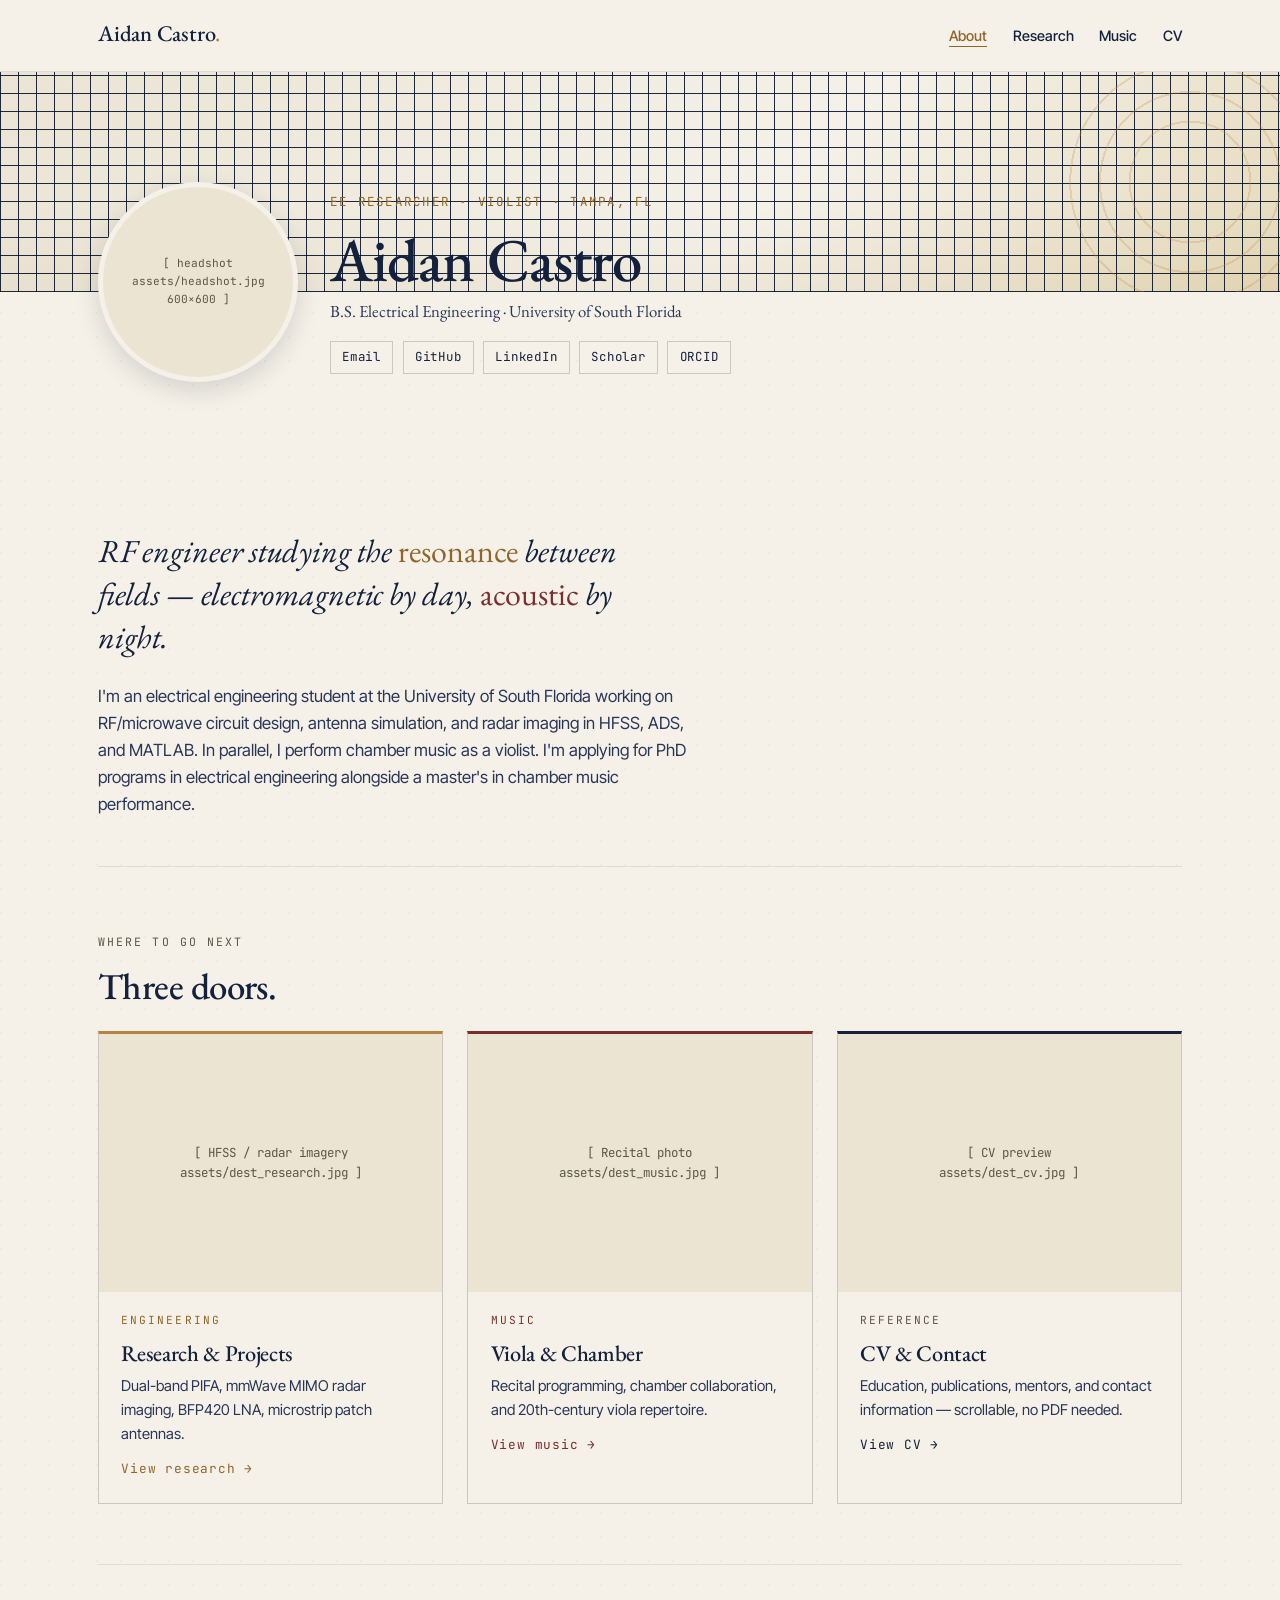
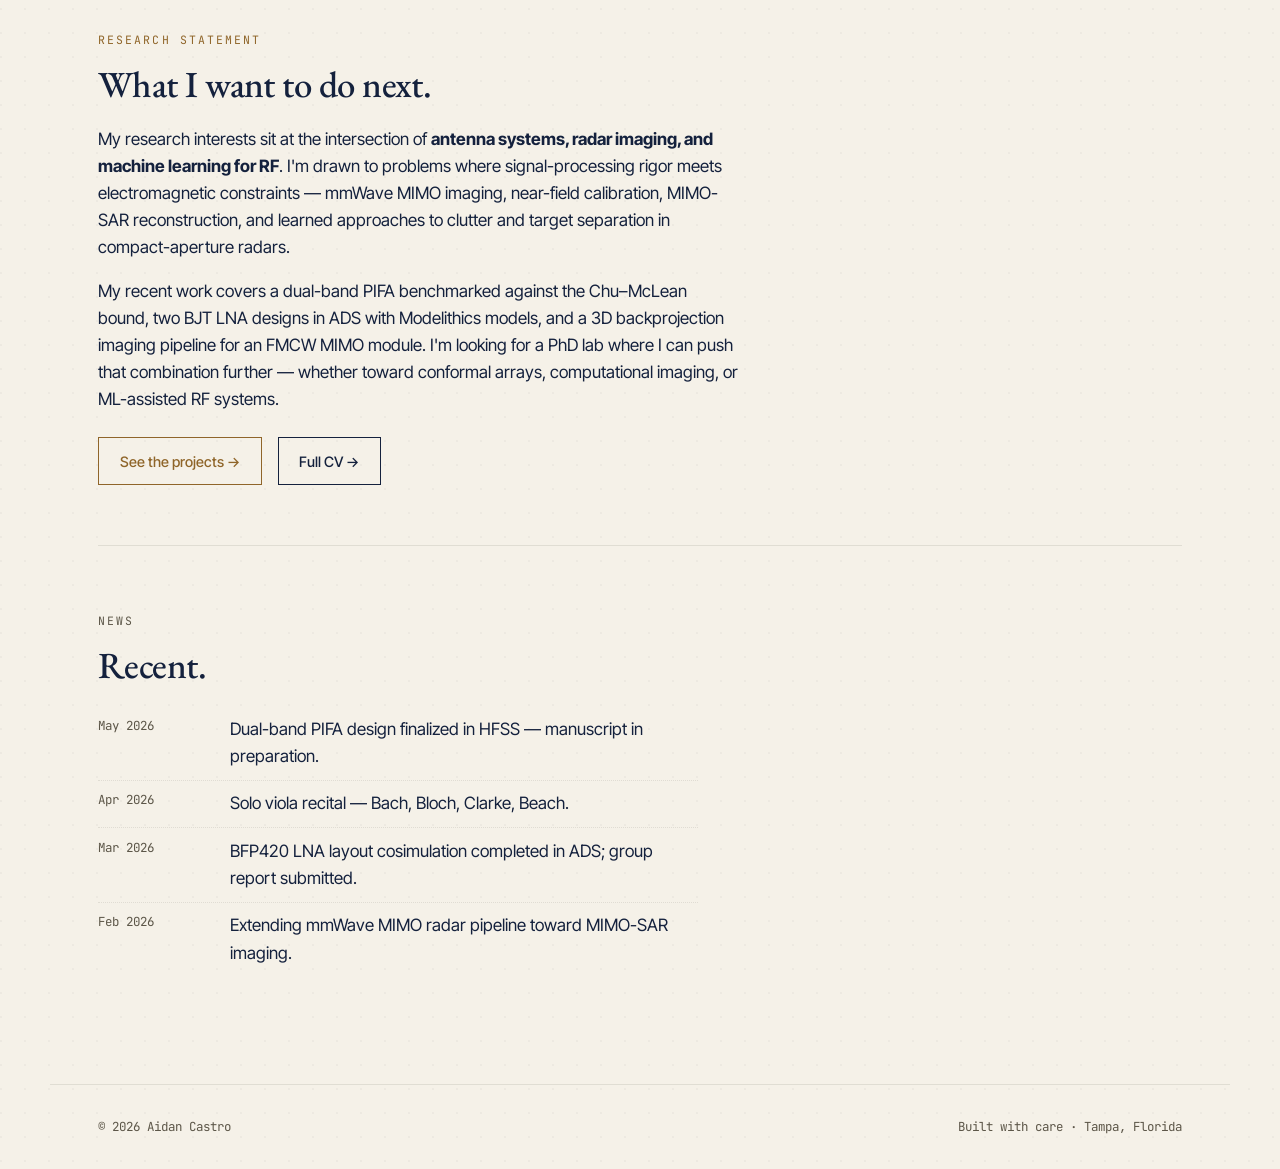
==== index.html @ 25f59e34 "no folders" ====
<!DOCTYPE html>
<html lang="en">
<head>
<meta charset="UTF-8" />
<meta name="viewport" content="width=device-width, initial-scale=1.0" />
<title>Aidan Castro — RF Engineer & Violist</title>
<meta name="description" content="Aidan Castro — electrical engineering researcher (RF, antennas, radar imaging) at the University of South Florida. Prospective PhD candidate. Violist." />
<link rel="stylesheet" href="assets/style.css" />
</head>
<body>

<header class="site">
  <nav class="site">
    <a href="index.html" class="brand">Aidan Castro<span class="dot">.</span></a>
    <ul>
      <li><a href="index.html" class="active">About</a></li>
      <li><a href="research.html">Research</a></li>
      <li><a href="music.html">Music</a></li>
      <li><a href="cv.html">CV</a></li>
    </ul>
  </nav>
</header>

<section class="hero-v2">
  <div class="hero-banner" aria-hidden="true"></div>
  <div class="hero-identity">
    <div class="headshot">
      <!-- Drop headshot at assets/headshot.jpg (recommended: 600×600 square, neutral background) -->
      <div class="placeholder">
        [ headshot<br>assets/headshot.jpg<br>600×600 ]
      </div>
      <!-- Once you have it, replace the .placeholder above with:
           <img src="assets/headshot.jpg" alt="Aidan Castro">
      -->
    </div>
    <div class="name-block">
      <div class="role">EE Researcher · Violist · Tampa, FL</div>
      <h1>Aidan Castro</h1>
      <div class="affiliation">B.S. Electrical Engineering · University of South Florida</div>
      <div class="socials">
        <a href="mailto:aidan@example.edu">Email</a>
        <a href="https://github.com/aidancastro-ee" target="_blank" rel="noopener">GitHub</a>
        <a href="https://linkedin.com/in/aidancastro" target="_blank" rel="noopener">LinkedIn</a>
        <a href="https://scholar.google.com/" target="_blank" rel="noopener">Scholar</a>
        <a href="https://orcid.org/" target="_blank" rel="noopener">ORCID</a>
      </div>
    </div>
  </div>
</section>

<main>

  <section class="tagline">
    <p class="lead-big">
      RF engineer studying the <span class="copper">resonance</span> between fields &mdash; electromagnetic by day, <span class="burgundy">acoustic</span> by night.
    </p>
    <p style="max-width: 60ch; color: var(--ink-soft); font-size: 1.05rem;">
      I'm an electrical engineering student at the University of South Florida working on RF/microwave circuit design, antenna simulation, and radar imaging in HFSS, ADS, and MATLAB. In parallel, I perform chamber music as a violist. I'm applying for PhD programs in electrical engineering alongside a master's in chamber music performance.
    </p>
  </section>

  <section>
    <span class="eyebrow">Where to go next</span>
    <h2>Three doors.</h2>
    <div class="dest-grid">

      <a href="research.html" class="dest-tile eng">
        <div class="tile-visual">
          <div class="placeholder">[ HFSS / radar imagery<br>assets/dest_research.jpg ]</div>
        </div>
        <div class="tile-body">
          <div class="tile-eyebrow">Engineering</div>
          <h3>Research &amp; Projects</h3>
          <p>Dual-band PIFA, mmWave MIMO radar imaging, BFP420 LNA, microstrip patch antennas.</p>
          <div class="tile-arrow">View research →</div>
        </div>
      </a>

      <a href="music.html" class="dest-tile music">
        <div class="tile-visual">
          <div class="placeholder">[ Recital photo<br>assets/dest_music.jpg ]</div>
        </div>
        <div class="tile-body">
          <div class="tile-eyebrow">Music</div>
          <h3>Viola &amp; Chamber</h3>
          <p>Recital programming, chamber collaboration, and 20th-century viola repertoire.</p>
          <div class="tile-arrow">View music →</div>
        </div>
      </a>

      <a href="cv.html" class="dest-tile cv">
        <div class="tile-visual">
          <div class="placeholder">[ CV preview<br>assets/dest_cv.jpg ]</div>
        </div>
        <div class="tile-body">
          <div class="tile-eyebrow">Reference</div>
          <h3>CV &amp; Contact</h3>
          <p>Education, publications, mentors, and contact information — scrollable, no PDF needed.</p>
          <div class="tile-arrow">View CV →</div>
        </div>
      </a>

    </div>
  </section>

  <section>
    <span class="eyebrow eng">Research statement</span>
    <h2>What I want to do next.</h2>
    <p style="max-width: 64ch;">My research interests sit at the intersection of <strong>antenna systems, radar imaging, and machine learning for RF</strong>. I'm drawn to problems where signal-processing rigor meets electromagnetic constraints &mdash; mmWave MIMO imaging, near-field calibration, MIMO-SAR reconstruction, and learned approaches to clutter and target separation in compact-aperture radars.</p>
    <p style="max-width: 64ch;">My recent work covers a dual-band PIFA benchmarked against the Chu&ndash;McLean bound, two BJT LNA designs in ADS with Modelithics models, and a 3D backprojection imaging pipeline for an FMCW MIMO module. I'm looking for a PhD lab where I can push that combination further &mdash; whether toward conformal arrays, computational imaging, or ML-assisted RF systems.</p>
    <div class="cta-row">
      <a href="research.html" class="btn">See the projects →</a>
      <a href="cv.html" class="btn ink">Full CV →</a>
    </div>
  </section>

  <section>
    <span class="eyebrow">News</span>
    <h2>Recent.</h2>
    <ul style="list-style: none; max-width: 60ch;">
      <li style="padding: 0.6rem 0; border-bottom: 1px dotted var(--rule); display: grid; grid-template-columns: 7rem 1fr; gap: 1.25rem;">
        <span style="font-family: var(--mono); font-size: 0.78rem; color: var(--ink-mute);">May 2026</span>
        <span>Dual-band PIFA design finalized in HFSS &mdash; manuscript in preparation.</span>
      </li>
      <li style="padding: 0.6rem 0; border-bottom: 1px dotted var(--rule); display: grid; grid-template-columns: 7rem 1fr; gap: 1.25rem;">
        <span style="font-family: var(--mono); font-size: 0.78rem; color: var(--ink-mute);">Apr 2026</span>
        <span>Solo viola recital &mdash; Bach, Bloch, Clarke, Beach.</span>
      </li>
      <li style="padding: 0.6rem 0; border-bottom: 1px dotted var(--rule); display: grid; grid-template-columns: 7rem 1fr; gap: 1.25rem;">
        <span style="font-family: var(--mono); font-size: 0.78rem; color: var(--ink-mute);">Mar 2026</span>
        <span>BFP420 LNA layout cosimulation completed in ADS; group report submitted.</span>
      </li>
      <li style="padding: 0.6rem 0; display: grid; grid-template-columns: 7rem 1fr; gap: 1.25rem;">
        <span style="font-family: var(--mono); font-size: 0.78rem; color: var(--ink-mute);">Feb 2026</span>
        <span>Extending mmWave MIMO radar pipeline toward MIMO-SAR imaging.</span>
      </li>
    </ul>
  </section>

</main>

<footer class="site">
  <span>© 2026 Aidan Castro</span>
  <span>Built with care · Tampa, Florida</span>
</footer>

</body>
</html>
---- assets/style.css ----
/* ============================================================
   Aidan Castro — personal site v2
   Warm dual-identity: engineering copper + music burgundy
   References: Valtorta (Owlstown), Rumpf (raymondrumpf.com)
   ============================================================ */

@import url('https://fonts.googleapis.com/css2?family=EB+Garamond:ital,wght@0,400;0,500;0,600;1,400&family=Inter+Tight:wght@400;500;600;700&family=JetBrains+Mono:wght@400;500&display=swap');

:root {
  --paper:        #f5f1e8;
  --paper-deep:   #ebe4d3;
  --paper-dark:   #1f1c14;
  --ink:          #14213d;
  --ink-soft:     #2a3658;
  --ink-mute:     #5c5648;

  --copper:       #b8843d;
  --copper-deep:  #8f6529;
  --copper-soft:  #d4a368;

  --burgundy:     #7a2e2e;
  --burgundy-soft:#a14545;

  --rule:         #2a26201a;
  --rule-strong:  #2a262033;

  --serif: 'EB Garamond', 'Iowan Old Style', Georgia, serif;
  --sans:  'Inter Tight', -apple-system, BlinkMacSystemFont, sans-serif;
  --mono:  'JetBrains Mono', ui-monospace, 'SF Mono', Menlo, monospace;

  --maxw: 1180px;
  --gutter: clamp(1.25rem, 4vw, 3rem);
}

* { box-sizing: border-box; margin: 0; padding: 0; }
html { scroll-behavior: smooth; }

body {
  background: var(--paper);
  color: var(--ink);
  font-family: var(--sans);
  font-size: 17px;
  line-height: 1.6;
  -webkit-font-smoothing: antialiased;
  -moz-osx-font-smoothing: grayscale;
  background-image: radial-gradient(circle at 1px 1px, rgba(42,38,32,0.035) 1px, transparent 0);
  background-size: 24px 24px;
}

/* nav */
header.site {
  border-bottom: 1px solid var(--rule);
  position: sticky; top: 0; z-index: 50;
  backdrop-filter: blur(10px);
  background: rgba(245,241,232,0.92);
}
nav.site {
  max-width: var(--maxw); margin: 0 auto;
  padding: 1rem var(--gutter);
  display: flex; align-items: baseline; justify-content: space-between; gap: 2rem;
}
nav.site .brand {
  font-family: var(--serif); font-size: 1.4rem; font-weight: 500;
  letter-spacing: -0.01em; text-decoration: none; color: var(--ink);
}
nav.site .brand .dot { color: var(--copper); }
nav.site ul {
  list-style: none; display: flex; gap: 1.6rem;
  font-family: var(--sans); font-size: 0.9rem; font-weight: 500;
}
nav.site a {
  color: var(--ink); text-decoration: none;
  padding-bottom: 2px; border-bottom: 1px solid transparent;
  transition: border-color 0.2s, color 0.2s;
}
nav.site a:hover { border-bottom-color: var(--copper); }
nav.site a.active { color: var(--copper-deep); border-bottom-color: var(--copper-deep); }
nav.site a.active.music { color: var(--burgundy); border-bottom-color: var(--burgundy); }

main { max-width: var(--maxw); margin: 0 auto; padding: 0 var(--gutter); }
section { padding: 3.75rem 0; border-bottom: 1px solid var(--rule); }
section:last-of-type { border-bottom: none; }

.eyebrow {
  font-family: var(--mono); font-size: 0.72rem;
  letter-spacing: 0.18em; text-transform: uppercase;
  color: var(--ink-mute); margin-bottom: 0.85rem; display: inline-block;
}
.eyebrow.music { color: var(--burgundy); }
.eyebrow.eng   { color: var(--copper-deep); }

h1, h2, h3, h4 {
  font-family: var(--serif); font-weight: 500;
  letter-spacing: -0.015em; color: var(--ink);
}
h1 { font-size: clamp(2.3rem, 5.5vw, 3.8rem); line-height: 1.05; }
h2 { font-size: clamp(1.7rem, 3.2vw, 2.3rem); line-height: 1.15; margin-bottom: 1.25rem; }
h3 { font-size: 1.3rem; line-height: 1.3; margin-bottom: 0.5rem; }
h4 { font-size: 1.05rem; font-weight: 600; }

p { margin-bottom: 1rem; }
p.lead {
  font-family: var(--serif); font-size: 1.3rem; line-height: 1.5;
  color: var(--ink-soft); max-width: 56ch;
}

a { color: var(--copper-deep); text-decoration-thickness: 1px; text-underline-offset: 3px; }
a:hover { color: var(--copper); }
a.music-link { color: var(--burgundy); }
a.music-link:hover { color: var(--burgundy-soft); }

/* HERO */
.hero-v2 { padding-top: 0; border-bottom: 1px solid var(--rule); }
.hero-banner {
  height: 220px;
  background:
    linear-gradient(180deg, rgba(20,33,61,0) 60%, rgba(245,241,232,0.6) 100%),
    repeating-linear-gradient(90deg, var(--ink) 0 1px, transparent 1px 18px),
    repeating-linear-gradient(0deg, var(--ink) 0 1px, transparent 1px 18px),
    linear-gradient(135deg, var(--paper-deep) 0%, var(--paper) 60%, #e6d9b8 100%);
  background-blend-mode: multiply, multiply, multiply, normal;
  opacity: 0.95; position: relative; overflow: hidden;
}
.hero-banner::after {
  content: ''; position: absolute;
  top: 50%; right: -50px;
  width: 280px; height: 280px;
  transform: translateY(-50%);
  background: radial-gradient(circle,
    transparent 30%, var(--copper) 30% 31%, transparent 31% 45%,
    var(--copper) 45% 46%, transparent 46% 60%, var(--copper) 60% 61%, transparent 61%);
  opacity: 0.25; border-radius: 50%;
}
.hero-identity {
  max-width: var(--maxw); margin: 0 auto;
  padding: 0 var(--gutter);
  display: grid; grid-template-columns: 200px 1fr;
  gap: 2rem; align-items: end;
  position: relative; margin-top: -110px; padding-bottom: 2.5rem;
}
.headshot {
  width: 200px; height: 200px; border-radius: 50%;
  border: 5px solid var(--paper);
  background: var(--paper-deep);
  overflow: hidden;
  box-shadow: 0 8px 24px rgba(20,33,61,0.15);
  display: flex; align-items: center; justify-content: center;
}
.headshot img { width: 100%; height: 100%; object-fit: cover; }
.headshot .placeholder {
  font-family: var(--mono); font-size: 0.7rem;
  text-align: center; color: var(--ink-mute); padding: 1rem;
}
.hero-identity .name-block { padding-bottom: 0.5rem; }
.hero-identity h1 { margin-bottom: 0.4rem; }
.hero-identity .role {
  font-family: var(--mono); font-size: 0.78rem;
  letter-spacing: 0.18em; text-transform: uppercase;
  color: var(--copper-deep); margin-bottom: 1rem;
}
.hero-identity .affiliation {
  font-family: var(--serif); font-size: 1.05rem;
  color: var(--ink-soft); margin-bottom: 1rem;
}
.hero-identity .socials {
  display: flex; gap: 0.6rem; flex-wrap: wrap;
  font-family: var(--mono); font-size: 0.78rem; letter-spacing: 0.06em;
}
.hero-identity .socials a {
  color: var(--ink); text-decoration: none;
  padding: 0.35rem 0.7rem;
  border: 1px solid var(--rule-strong); background: var(--paper);
  transition: all 0.2s;
}
.hero-identity .socials a:hover {
  background: var(--ink); color: var(--paper); border-color: var(--ink);
}

.tagline { padding: 3rem 0 2rem; }
.tagline .lead-big {
  font-family: var(--serif); font-style: italic;
  font-size: clamp(1.5rem, 2.8vw, 2rem); line-height: 1.35;
  color: var(--ink); max-width: 36ch; margin-bottom: 1.5rem;
}
.tagline .lead-big .copper { color: var(--copper-deep); font-style: normal; }
.tagline .lead-big .burgundy { color: var(--burgundy); font-style: normal; }

/* DESTINATION TILES (Rumpf-style) */
.dest-grid {
  display: grid; grid-template-columns: repeat(3, 1fr);
  gap: 1.5rem; margin-top: 1.5rem;
}
.dest-tile {
  display: flex; flex-direction: column;
  text-decoration: none; color: inherit;
  background: var(--paper);
  border: 1px solid var(--rule-strong);
  transition: transform 0.25s, box-shadow 0.25s, border-color 0.25s;
  overflow: hidden;
}
.dest-tile:hover {
  transform: translateY(-3px);
  box-shadow: 0 12px 28px rgba(20,33,61,0.1);
  border-color: var(--ink);
}
.dest-tile .tile-visual {
  aspect-ratio: 4 / 3; background: var(--paper-deep);
  position: relative; overflow: hidden;
  display: flex; align-items: center; justify-content: center;
}
.dest-tile .tile-visual img { width: 100%; height: 100%; object-fit: cover; }
.dest-tile .tile-visual .placeholder {
  font-family: var(--mono); font-size: 0.78rem;
  color: var(--ink-mute); text-align: center; padding: 1rem;
}
.dest-tile .tile-body { padding: 1.25rem 1.4rem 1.5rem; }
.dest-tile .tile-eyebrow {
  font-family: var(--mono); font-size: 0.7rem;
  letter-spacing: 0.18em; text-transform: uppercase;
  color: var(--copper-deep); margin-bottom: 0.6rem;
}
.dest-tile.music .tile-eyebrow { color: var(--burgundy); }
.dest-tile.cv .tile-eyebrow { color: var(--ink-mute); }
.dest-tile h3 { font-family: var(--serif); font-size: 1.4rem; margin-bottom: 0.45rem; }
.dest-tile p { font-size: 0.93rem; color: var(--ink-soft); margin-bottom: 0.75rem; }
.dest-tile .tile-arrow {
  font-family: var(--mono); font-size: 0.8rem; letter-spacing: 0.06em;
  color: var(--copper-deep);
}
.dest-tile.music .tile-arrow { color: var(--burgundy); }
.dest-tile.cv .tile-arrow { color: var(--ink); }
.dest-tile.eng { border-top: 3px solid var(--copper); }
.dest-tile.music { border-top: 3px solid var(--burgundy); }
.dest-tile.cv { border-top: 3px solid var(--ink); }

/* BUTTONS */
.btn {
  display: inline-block; padding: 0.7rem 1.3rem;
  font-family: var(--sans); font-size: 0.9rem; font-weight: 500;
  text-decoration: none;
  border: 1px solid var(--copper-deep); color: var(--copper-deep);
  background: transparent;
  transition: background 0.2s, color 0.2s;
}
.btn:hover { background: var(--copper-deep); color: var(--paper); }
.btn.ink { border-color: var(--ink); color: var(--ink); }
.btn.ink:hover { background: var(--ink); color: var(--paper); }
.btn.burgundy { border-color: var(--burgundy); color: var(--burgundy); }
.btn.burgundy:hover { background: var(--burgundy); color: var(--paper); }
.cta-row { margin-top: 1.5rem; display: flex; gap: 1rem; flex-wrap: wrap; }

/* PROJECT CARD GRID */
.proj-grid {
  display: grid; grid-template-columns: repeat(2, 1fr);
  gap: 1.5rem; margin-top: 1.5rem;
}
.proj-card {
  text-decoration: none; color: inherit;
  background: var(--paper);
  border: 1px solid var(--rule-strong);
  border-top: 3px solid var(--copper);
  display: flex; flex-direction: column;
  transition: transform 0.25s, box-shadow 0.25s;
}
.proj-card:hover {
  transform: translateY(-2px);
  box-shadow: 0 10px 24px rgba(20,33,61,0.1);
}
.proj-card .visual {
  aspect-ratio: 16 / 9; background: var(--paper-deep);
  overflow: hidden; position: relative;
}
.proj-card .visual img { width: 100%; height: 100%; object-fit: cover; }
.proj-card .visual .placeholder {
  width: 100%; height: 100%;
  display: flex; align-items: center; justify-content: center;
  font-family: var(--mono); font-size: 0.78rem; color: var(--ink-mute);
  background: repeating-linear-gradient(45deg, transparent 0 10px, rgba(20,33,61,0.04) 10px 11px);
  text-align: center; padding: 1rem;
}
.proj-card .body { padding: 1.2rem 1.4rem 1.4rem; }
.proj-card .body .when {
  font-family: var(--mono); font-size: 0.7rem;
  letter-spacing: 0.1em; color: var(--ink-mute);
  text-transform: uppercase; margin-bottom: 0.4rem;
}
.proj-card h3 { font-family: var(--serif); font-size: 1.3rem; margin-bottom: 0.4rem; }
.proj-card .body p { font-size: 0.92rem; color: var(--ink-soft); margin-bottom: 0.75rem; }

.tags { display: flex; gap: 0.5rem; flex-wrap: wrap; }
.tag {
  font-family: var(--mono); font-size: 0.7rem;
  padding: 0.2rem 0.55rem; background: var(--paper-deep);
  color: var(--ink-soft); letter-spacing: 0.04em;
}
.tag.music { background: rgba(122,46,46,0.08); color: var(--burgundy); }

/* PROJECT DETAIL */
.proj-detail {
  padding: 3rem 0; border-top: 1px solid var(--rule);
  scroll-margin-top: 90px;
}
.proj-detail:first-of-type { border-top: none; }
.proj-detail .meta {
  font-family: var(--mono); font-size: 0.78rem;
  letter-spacing: 0.05em; color: var(--ink-mute); margin-bottom: 0.6rem;
}
figure.project {
  margin: 1.5rem 0 0.5rem;
  border: 1px solid var(--rule-strong);
  background: var(--paper-deep); padding: 1rem;
}
figure.project img { width: 100%; display: block; }
figure.project .placeholder {
  aspect-ratio: 16 / 9;
  display: flex; align-items: center; justify-content: center;
  background: repeating-linear-gradient(45deg, transparent 0 10px, rgba(20,33,61,0.04) 10px 11px);
  color: var(--ink-mute); font-family: var(--mono); font-size: 0.85rem;
  text-align: center; padding: 1rem;
}
figure.project figcaption {
  font-family: var(--serif); font-style: italic;
  font-size: 0.92rem; color: var(--ink-mute); margin-top: 0.6rem;
}

/* HORIZONTAL SCROLL STRIP */
.scroll-strip {
  display: flex; gap: 1rem;
  overflow-x: auto; scroll-snap-type: x mandatory;
  padding: 1rem 0 1.5rem;
  margin: 0 calc(-1 * var(--gutter));
  padding-left: var(--gutter); padding-right: var(--gutter);
  scrollbar-width: thin;
  scrollbar-color: var(--copper) transparent;
}
.scroll-strip::-webkit-scrollbar { height: 6px; }
.scroll-strip::-webkit-scrollbar-thumb { background: var(--copper); border-radius: 3px; }
.scroll-strip::-webkit-scrollbar-track { background: var(--paper-deep); }
.scroll-card {
  flex: 0 0 320px; scroll-snap-align: start;
  background: var(--paper);
  border: 1px solid var(--rule-strong);
  border-top: 3px solid var(--burgundy);
}
.scroll-card.eng { border-top-color: var(--copper); }
.scroll-card .photo { aspect-ratio: 4 / 3; background: var(--paper-deep); overflow: hidden; }
.scroll-card .photo img { width: 100%; height: 100%; object-fit: cover; }
.scroll-card .photo .placeholder {
  width: 100%; height: 100%;
  display: flex; align-items: center; justify-content: center;
  font-family: var(--mono); font-size: 0.78rem; color: var(--ink-mute);
  background: repeating-linear-gradient(45deg, transparent 0 10px, rgba(122,46,46,0.04) 10px 11px);
}
.scroll-card.eng .photo .placeholder {
  background: repeating-linear-gradient(45deg, transparent 0 10px, rgba(184,132,61,0.06) 10px 11px);
}
.scroll-card .caption { padding: 0.85rem 1rem 1rem; }
.scroll-card .caption h4 { font-family: var(--serif); font-size: 1.05rem; font-weight: 500; margin-bottom: 0.15rem; }
.scroll-card .caption .sub {
  font-family: var(--mono); font-size: 0.72rem;
  color: var(--ink-mute); letter-spacing: 0.05em;
}
.scroll-hint {
  font-family: var(--mono); font-size: 0.72rem;
  color: var(--ink-mute); letter-spacing: 0.1em; margin-top: 0.25rem;
}

/* VIDEO EMBED GRID */
.media-grid {
  display: grid; grid-template-columns: repeat(auto-fit, minmax(300px, 1fr));
  gap: 1.5rem; margin-top: 1.5rem;
}
.media-card {
  border: 1px solid var(--rule-strong);
  background: var(--paper);
  border-top: 3px solid var(--burgundy);
}
.media-card .frame {
  aspect-ratio: 16 / 9; background: #1a1611;
  display: flex; align-items: center; justify-content: center;
  color: var(--paper); font-family: var(--mono); font-size: 0.78rem;
}
.media-card .frame iframe { width: 100%; height: 100%; border: 0; }
.media-card .label { padding: 1rem 1.25rem; }
.media-card .label h4 { font-family: var(--serif); font-weight: 500; font-size: 1.1rem; margin-bottom: 0.2rem; }
.media-card .label .sub { font-family: var(--mono); font-size: 0.72rem; color: var(--ink-mute); letter-spacing: 0.04em; }

/* REPERTOIRE */
.rep-table { width: 100%; border-collapse: collapse; margin-top: 1rem; font-size: 0.95rem; }
.rep-table th, .rep-table td {
  text-align: left; padding: 0.65rem 0.5rem; border-bottom: 1px solid var(--rule);
}
.rep-table th {
  font-family: var(--mono); font-size: 0.72rem;
  letter-spacing: 0.12em; text-transform: uppercase;
  color: var(--ink-mute); font-weight: 500;
}
.rep-table td.composer { font-family: var(--serif); font-size: 1.05rem; }
.rep-table td.work { font-family: var(--serif); font-style: italic; color: var(--ink-soft); }

/* CV — sticky sidebar */
.cv-layout {
  display: grid; grid-template-columns: 200px 1fr;
  gap: 3rem; margin-top: 1rem;
}
.cv-nav {
  position: sticky; top: 90px; align-self: start;
  font-family: var(--mono); font-size: 0.78rem;
}
.cv-nav .label {
  font-size: 0.7rem; letter-spacing: 0.18em;
  text-transform: uppercase; color: var(--ink-mute); margin-bottom: 0.85rem;
}
.cv-nav ul { list-style: none; display: flex; flex-direction: column; gap: 0.45rem; }
.cv-nav a {
  text-decoration: none; color: var(--ink-soft);
  padding: 0.25rem 0;
  border-left: 2px solid transparent;
  padding-left: 0.75rem;
  transition: color 0.2s, border-color 0.2s;
  display: block;
}
.cv-nav a:hover, .cv-nav a.active {
  color: var(--copper-deep); border-left-color: var(--copper);
}
.cv-content > section {
  padding: 0 0 3rem; border-bottom: 1px solid var(--rule);
  scroll-margin-top: 90px;
}
.cv-content > section:first-child { padding-top: 0; }
.cv-content > section:last-child { border-bottom: none; }
.cv-content h2 {
  font-family: var(--serif); font-size: 1.6rem;
  margin-bottom: 1rem; padding-top: 1.5rem;
}
.cv-content h2:first-child { padding-top: 0; }

.cv-item {
  display: grid; grid-template-columns: 7rem 1fr;
  gap: 1.5rem; padding: 1.1rem 0;
  border-bottom: 1px dotted var(--rule);
}
.cv-item:last-child { border-bottom: none; }
.cv-item .when {
  font-family: var(--mono); font-size: 0.78rem;
  color: var(--ink-mute); letter-spacing: 0.05em; padding-top: 0.15rem;
}
.cv-item h4 { font-family: var(--serif); font-weight: 500; font-size: 1.15rem; margin-bottom: 0.25rem; }
.cv-item .where {
  font-family: var(--mono); font-size: 0.78rem;
  color: var(--ink-soft); margin-bottom: 0.5rem; letter-spacing: 0.04em;
}
.cv-item p { font-size: 0.95rem; margin-bottom: 0.4rem; }

/* FOOTER */
footer.site {
  border-top: 1px solid var(--rule);
  padding: 2rem var(--gutter); margin-top: 3rem;
  font-family: var(--mono); font-size: 0.78rem; color: var(--ink-mute);
  display: flex; justify-content: space-between; flex-wrap: wrap; gap: 1rem;
  max-width: var(--maxw); margin-left: auto; margin-right: auto;
}

/* RESPONSIVE */
@media (max-width: 880px) {
  .hero-identity { grid-template-columns: 1fr; gap: 1.25rem; margin-top: -90px; }
  .headshot { width: 160px; height: 160px; }
  .dest-grid { grid-template-columns: 1fr; }
  .proj-grid { grid-template-columns: 1fr; }
  .cv-layout { grid-template-columns: 1fr; gap: 1.5rem; }
  .cv-nav {
    position: relative; top: 0;
    border-bottom: 1px solid var(--rule); padding-bottom: 1rem;
  }
  .cv-nav ul { flex-direction: row; flex-wrap: wrap; gap: 0.5rem 1rem; }
  .cv-nav a { padding-left: 0; border-left: none; border-bottom: 2px solid transparent; }
  .cv-nav a:hover, .cv-nav a.active { border-left: none; border-bottom-color: var(--copper); }
  .cv-item { grid-template-columns: 1fr; gap: 0.4rem; }
  nav.site ul { gap: 1rem; font-size: 0.82rem; }
}

@keyframes rise {
  from { opacity: 0; transform: translateY(12px); }
  to   { opacity: 1; transform: translateY(0); }
}
.hero-identity .name-block > * { animation: rise 0.7s ease-out backwards; }
.hero-identity .name-block > *:nth-child(1) { animation-delay: 0.10s; }
.hero-identity .name-block > *:nth-child(2) { animation-delay: 0.18s; }
.hero-identity .name-block > *:nth-child(3) { animation-delay: 0.26s; }
.hero-identity .name-block > *:nth-child(4) { animation-delay: 0.34s; }
.headshot { animation: rise 0.7s ease-out 0.05s backwards; }
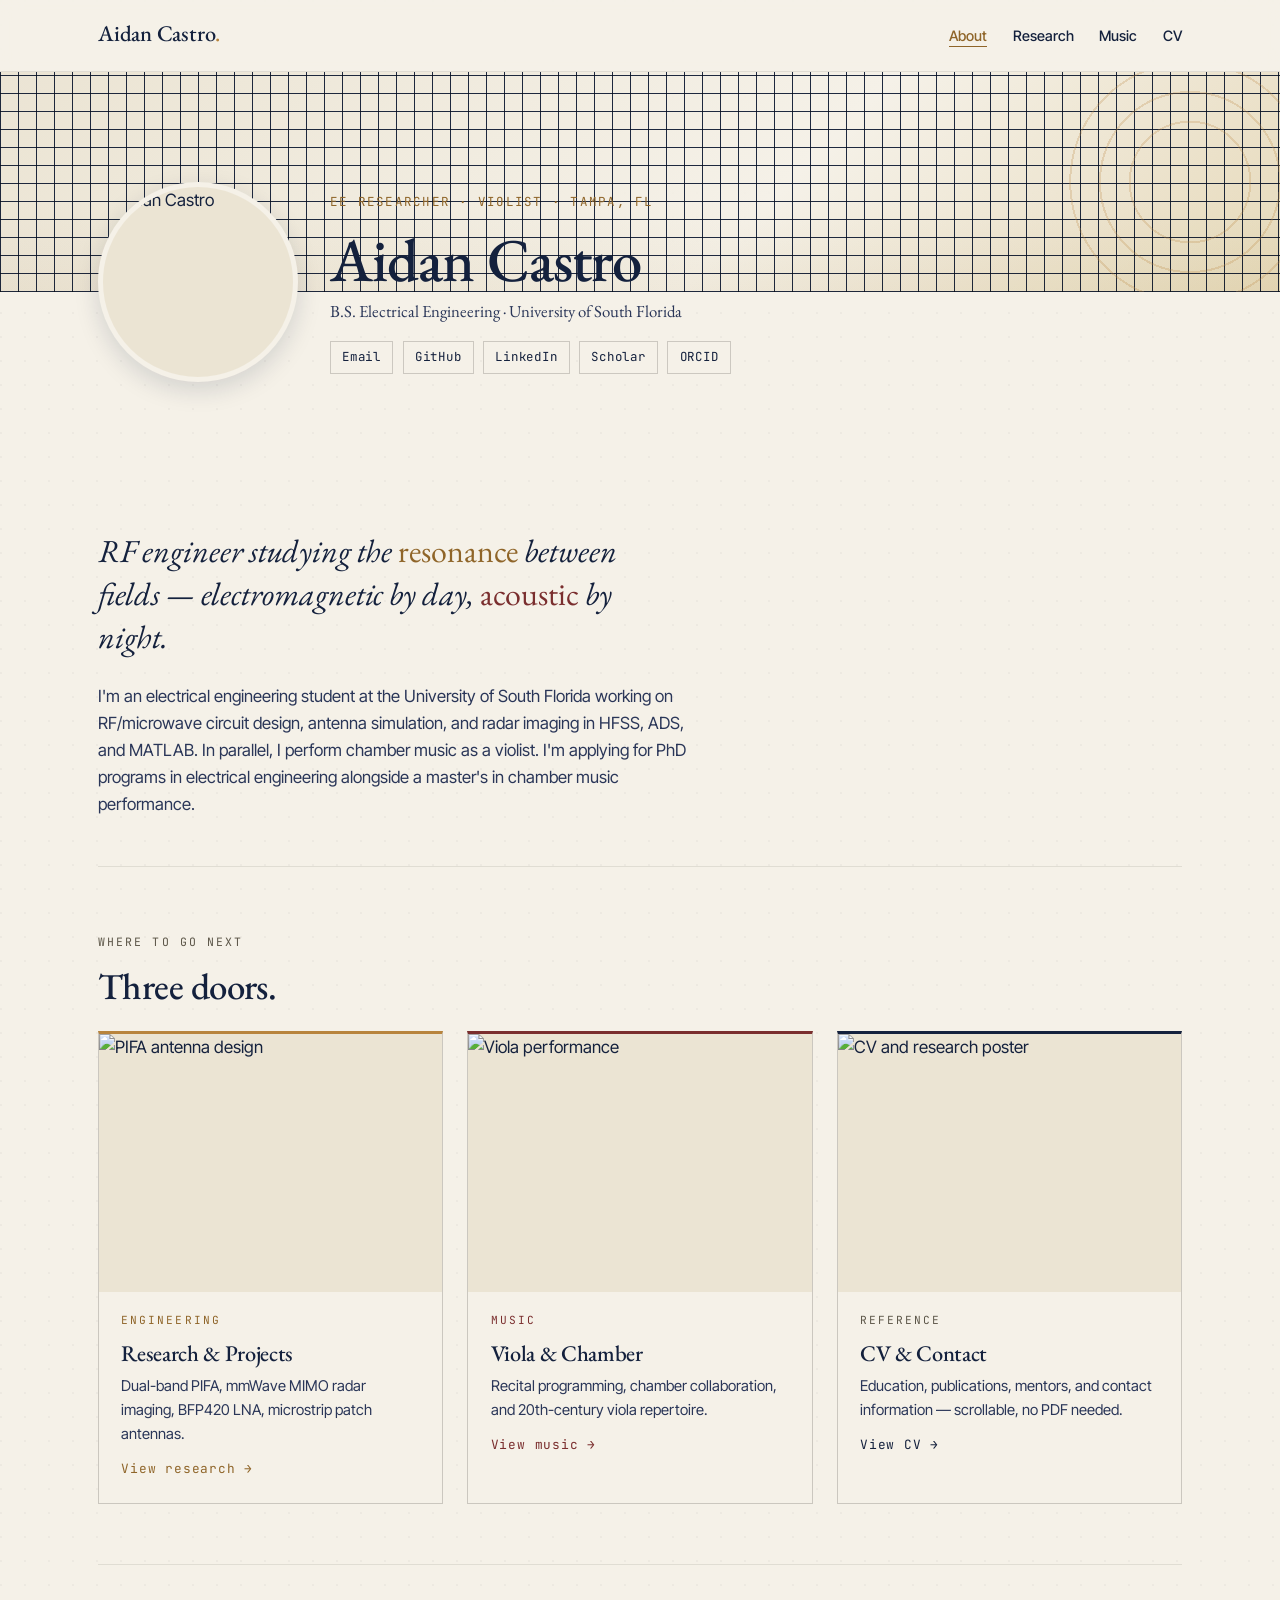
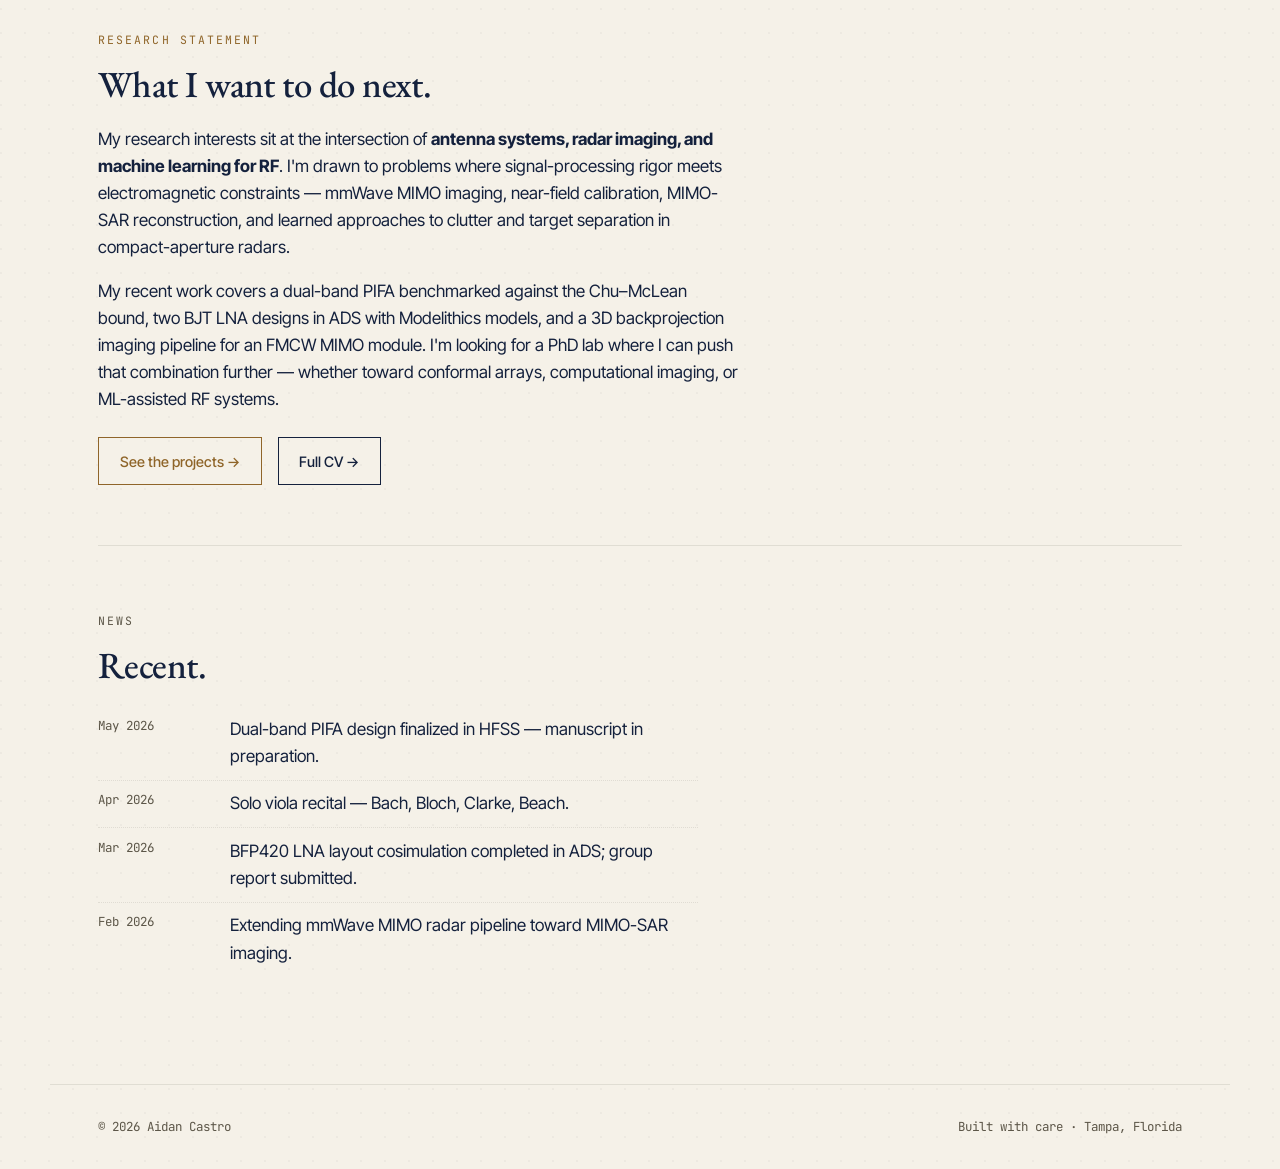
==== commit 641ead3b: "picture code changes" ====
--- a/index.html
+++ b/index.html
@@ -25,13 +25,7 @@
   <div class="hero-banner" aria-hidden="true"></div>
   <div class="hero-identity">
     <div class="headshot">
-      <!-- Drop headshot at assets/headshot.jpg (recommended: 600×600 square, neutral background) -->
-      <div class="placeholder">
-        [ headshot<br>assets/headshot.jpg<br>600×600 ]
-      </div>
-      <!-- Once you have it, replace the .placeholder above with:
-           <img src="assets/headshot.jpg" alt="Aidan Castro">
-      -->
+      <img src="assets/headshot.jpg" alt="Aidan Castro">
     </div>
     <div class="name-block">
       <div class="role">EE Researcher · Violist · Tampa, FL</div>
@@ -66,7 +60,7 @@
 
       <a href="research.html" class="dest-tile eng">
         <div class="tile-visual">
-          <div class="placeholder">[ HFSS / radar imagery<br>assets/dest_research.jpg ]</div>
+          <img src="assets/PIFA_el.jpg" alt="PIFA antenna design">
         </div>
         <div class="tile-body">
           <div class="tile-eyebrow">Engineering</div>
@@ -78,7 +72,7 @@
 
       <a href="music.html" class="dest-tile music">
         <div class="tile-visual">
-          <div class="placeholder">[ Recital photo<br>assets/dest_music.jpg ]</div>
+          <img src="assets/Bloch_S26.jpg" alt="Viola performance">
         </div>
         <div class="tile-body">
           <div class="tile-eyebrow">Music</div>
@@ -90,7 +84,7 @@
 
       <a href="cv.html" class="dest-tile cv">
         <div class="tile-visual">
-          <div class="placeholder">[ CV preview<br>assets/dest_cv.jpg ]</div>
+          <img src="assets/WAMICON_poster.jpg" alt="CV and research poster">
         </div>
         <div class="tile-body">
           <div class="tile-eyebrow">Reference</div>
@@ -144,5 +138,6 @@
   <span>Built with care · Tampa, Florida</span>
 </footer>
 
+<script src="assets/carousel.js"></script>
 </body>
 </html>
--- a/assets/style.css
+++ b/assets/style.css
@@ -479,6 +479,53 @@
   nav.site ul { gap: 1rem; font-size: 0.82rem; }
 }
 
+/* CAROUSEL */
+.carousel {
+  position: relative;
+  background: var(--paper-deep);
+  overflow: hidden;
+}
+.carousel-inner {
+  display: flex;
+  transition: transform 0.5s ease-in-out;
+}
+.carousel-item {
+  min-width: 100%;
+  display: flex;
+  align-items: center;
+  justify-content: center;
+}
+.carousel-item img {
+  width: 100%;
+  height: 100%;
+  object-fit: cover;
+}
+.carousel-dots {
+  position: absolute;
+  bottom: 1rem;
+  left: 50%;
+  transform: translateX(-50%);
+  display: flex;
+  gap: 0.5rem;
+  z-index: 10;
+}
+.carousel-dot {
+  width: 8px;
+  height: 8px;
+  border-radius: 50%;
+  background: rgba(245,241,232,0.4);
+  cursor: pointer;
+  transition: background 0.3s ease;
+  border: none;
+  padding: 0;
+}
+.carousel-dot.active {
+  background: rgba(245,241,232,0.9);
+}
+.carousel-dot:hover {
+  background: rgba(245,241,232,0.7);
+}
+
 @keyframes rise {
   from { opacity: 0; transform: translateY(12px); }
   to   { opacity: 1; transform: translateY(0); }
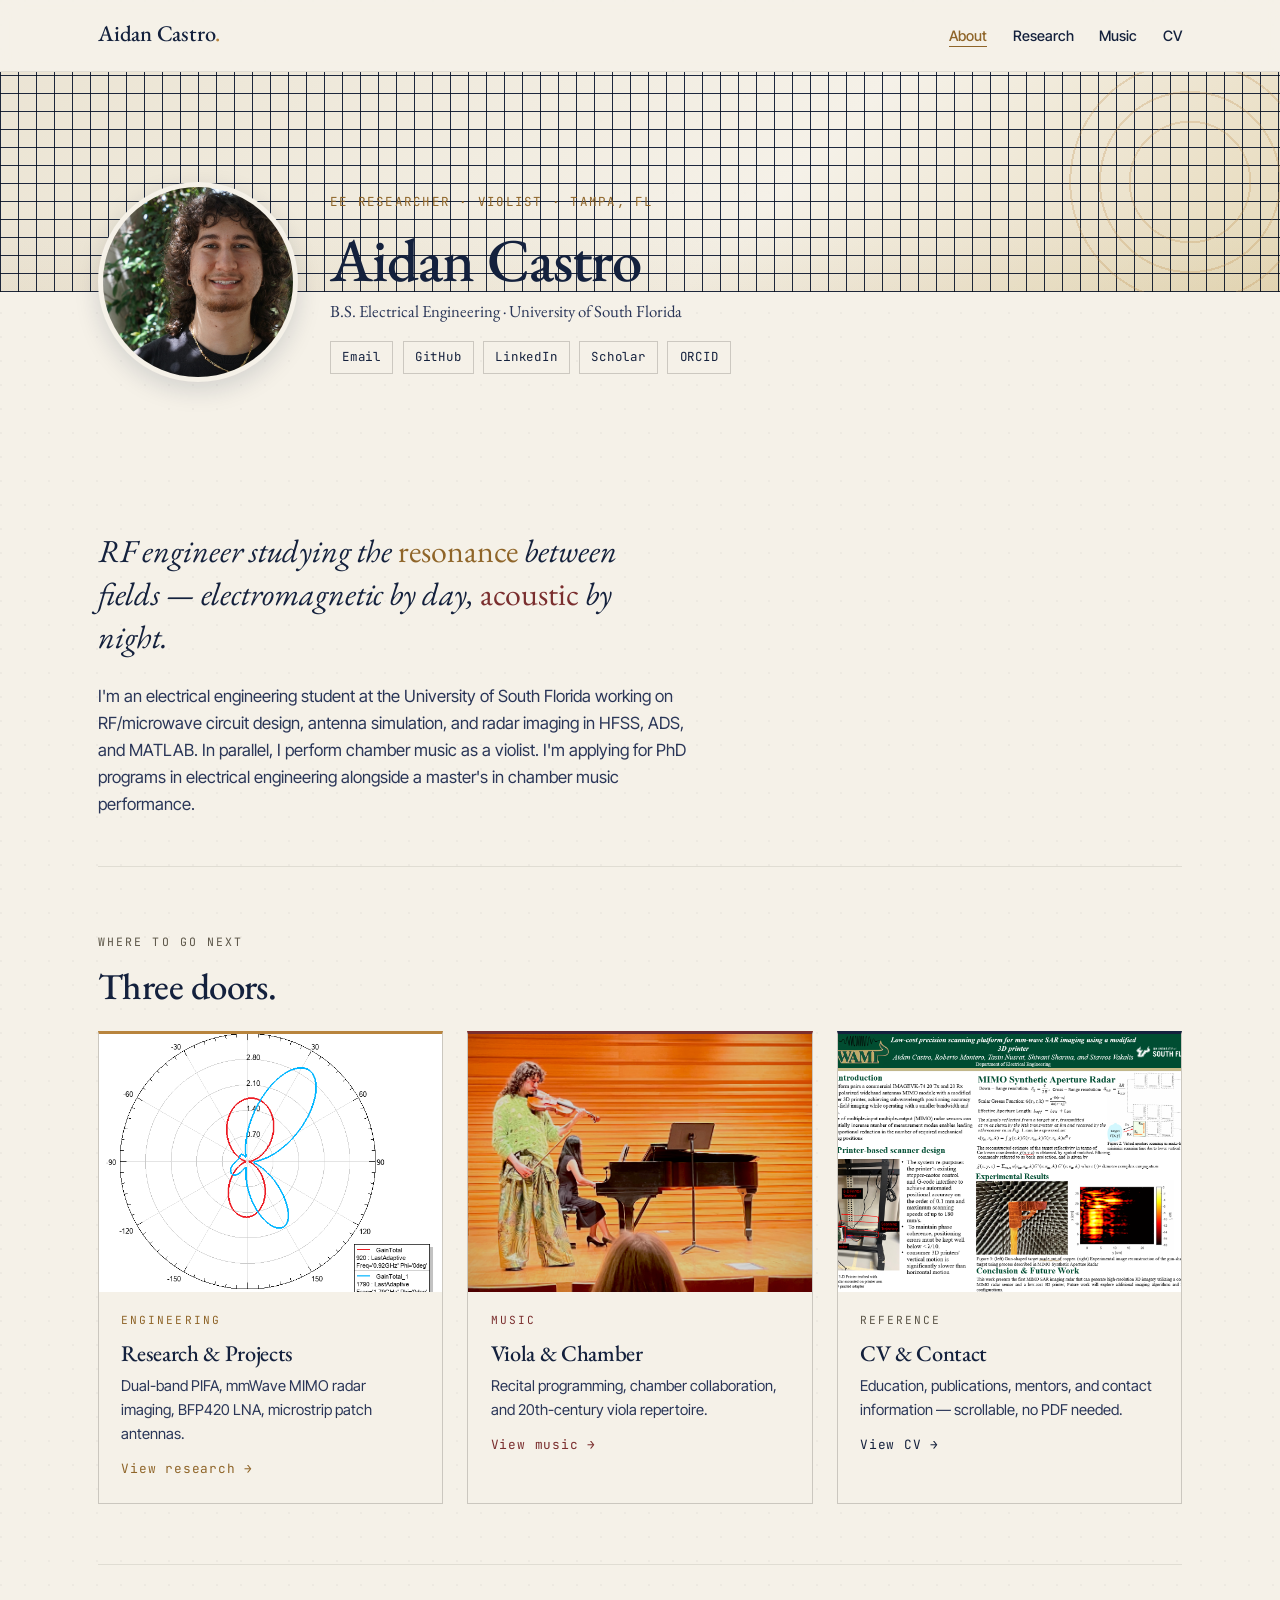
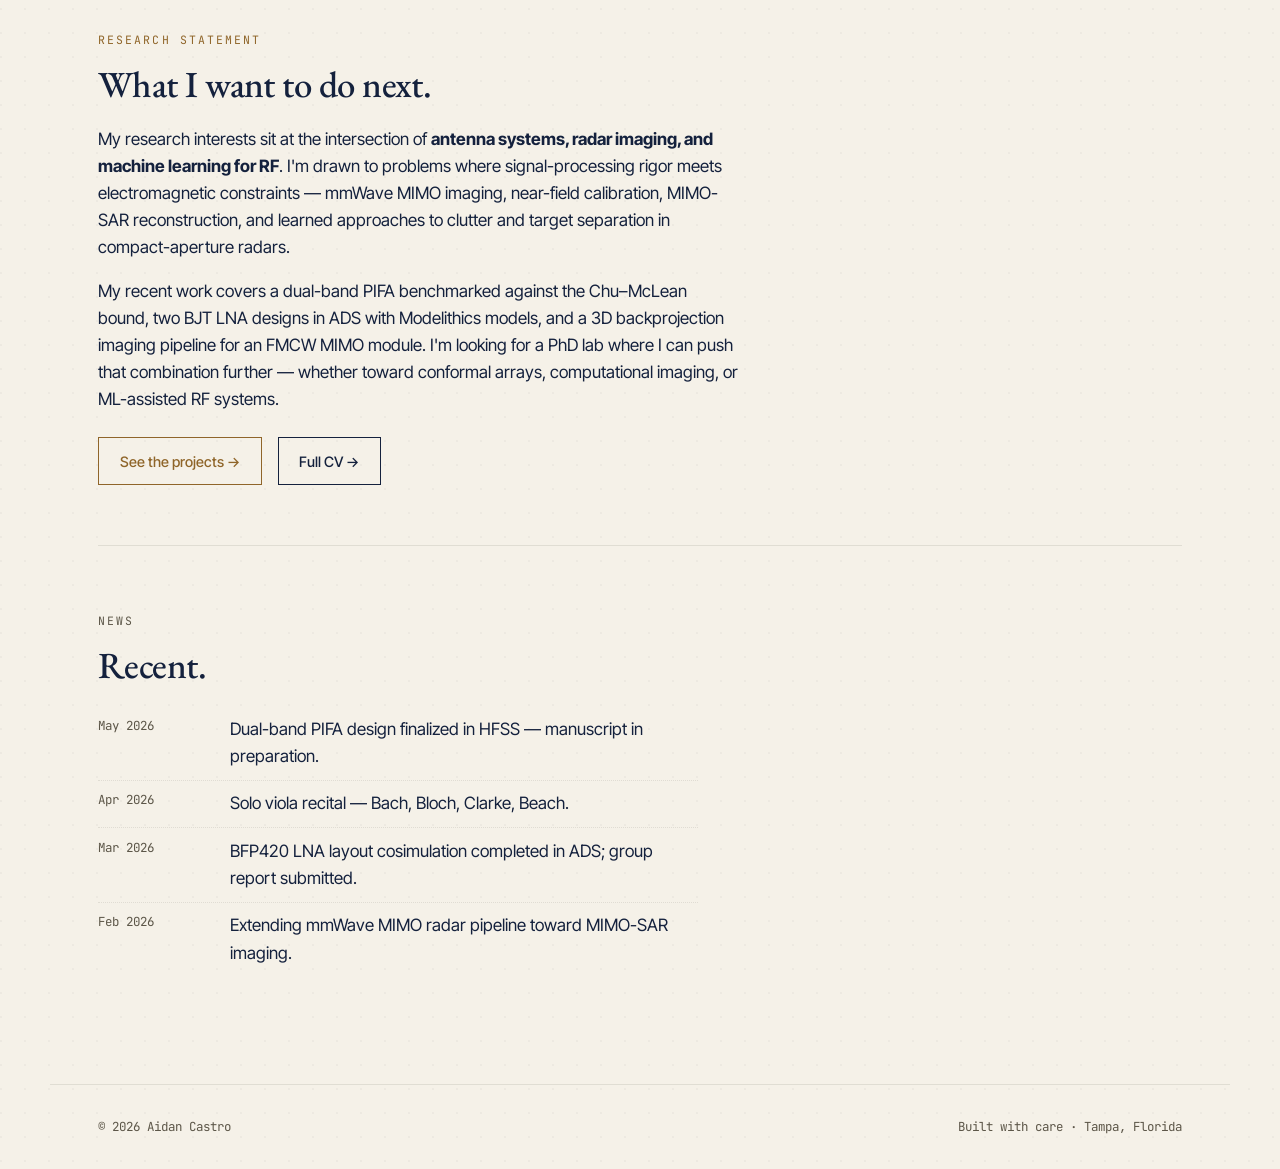
==== commit 580c2188: "ImageDestFixes" ====
--- a/index.html
+++ b/index.html
@@ -25,7 +25,7 @@
   <div class="hero-banner" aria-hidden="true"></div>
   <div class="hero-identity">
     <div class="headshot">
-      <img src="assets/headshot.jpg" alt="Aidan Castro">
+      <img src="assets/WebsitePhotos/headshot.jpeg" alt="Aidan Castro">
     </div>
     <div class="name-block">
       <div class="role">EE Researcher · Violist · Tampa, FL</div>
@@ -60,7 +60,7 @@
 
       <a href="research.html" class="dest-tile eng">
         <div class="tile-visual">
-          <img src="assets/PIFA_el.jpg" alt="PIFA antenna design">
+          <img src="assets/WebsitePhotos/PIFA_el.png" alt="PIFA antenna design">
         </div>
         <div class="tile-body">
           <div class="tile-eyebrow">Engineering</div>
@@ -72,7 +72,7 @@
 
       <a href="music.html" class="dest-tile music">
         <div class="tile-visual">
-          <img src="assets/Bloch_S26.jpg" alt="Viola performance">
+          <img src="assets/WebsitePhotos/Bloch_S26.jpeg" alt="Viola performance">
         </div>
         <div class="tile-body">
           <div class="tile-eyebrow">Music</div>
@@ -84,7 +84,7 @@
 
       <a href="cv.html" class="dest-tile cv">
         <div class="tile-visual">
-          <img src="assets/WAMICON_poster.jpg" alt="CV and research poster">
+          <img src="assets/WebsitePhotos/WAMICON_poster.png" alt="CV and research poster">
         </div>
         <div class="tile-body">
           <div class="tile-eyebrow">Reference</div>
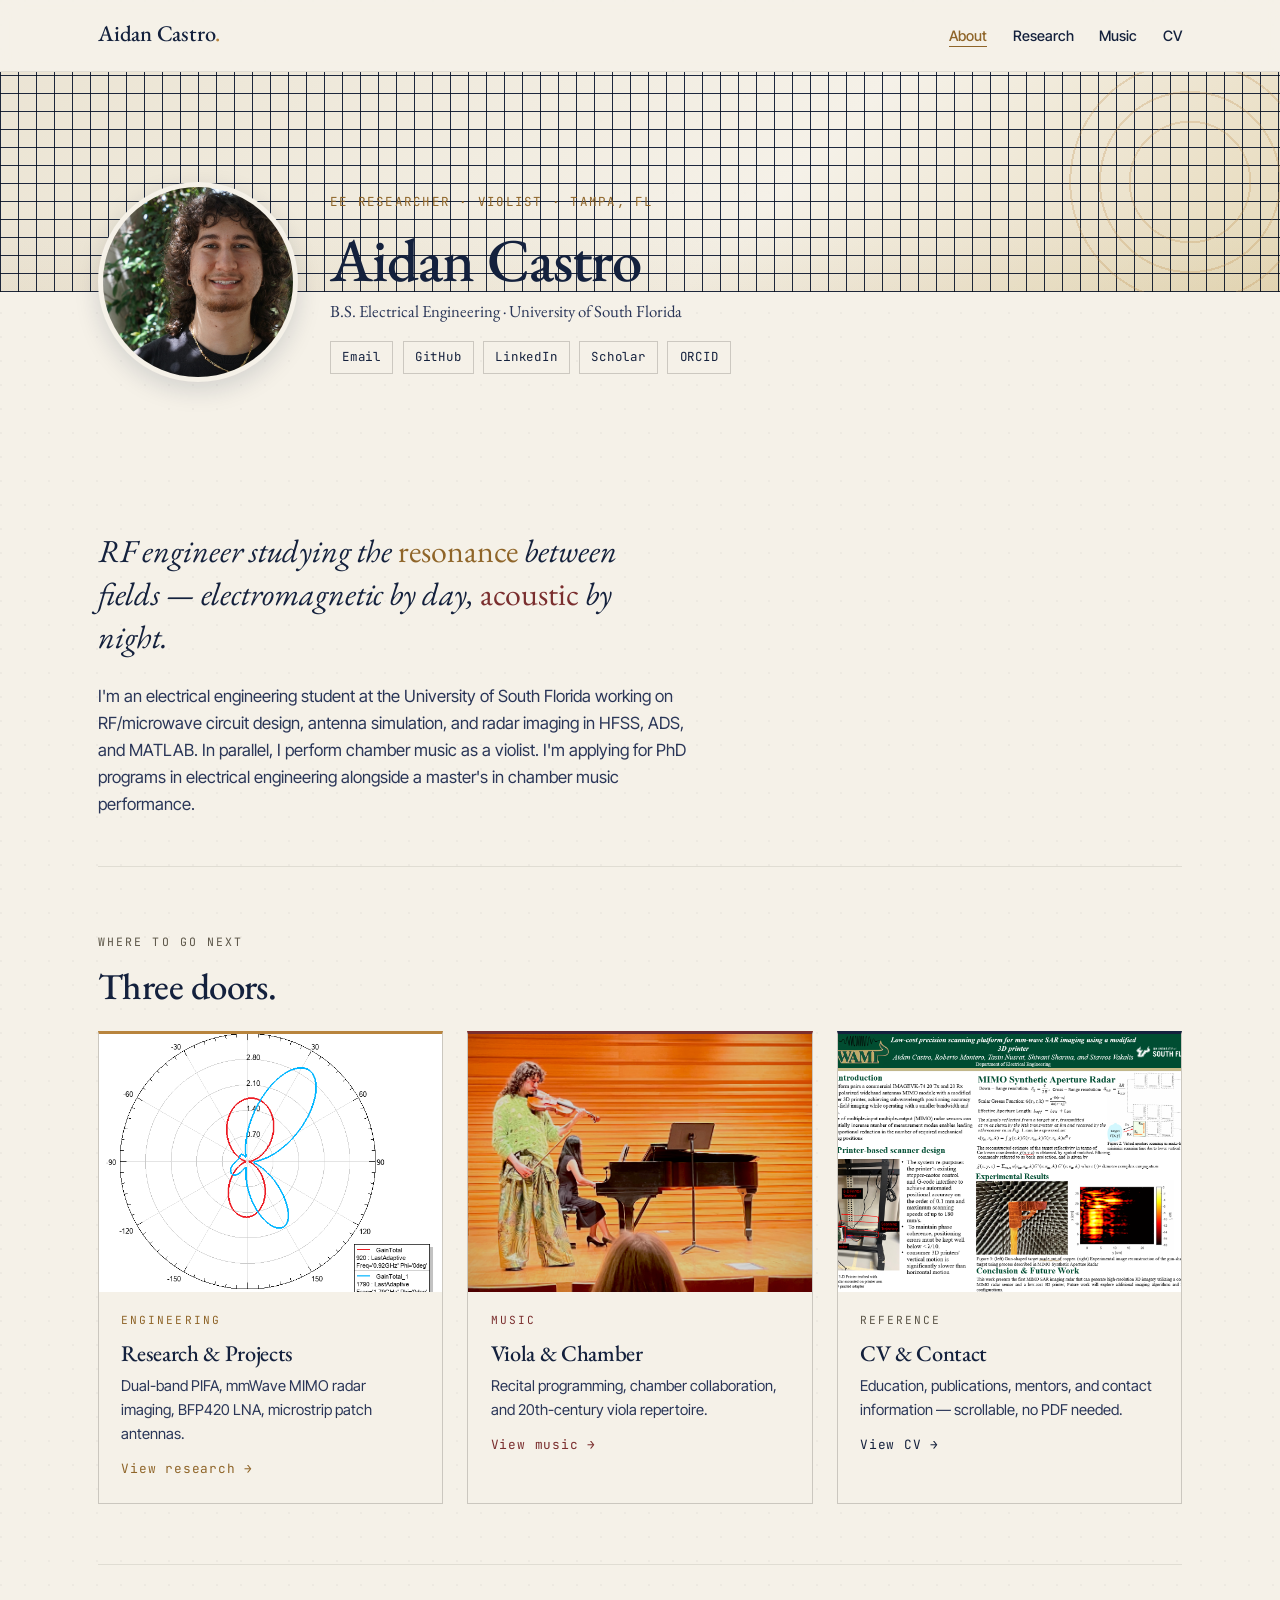
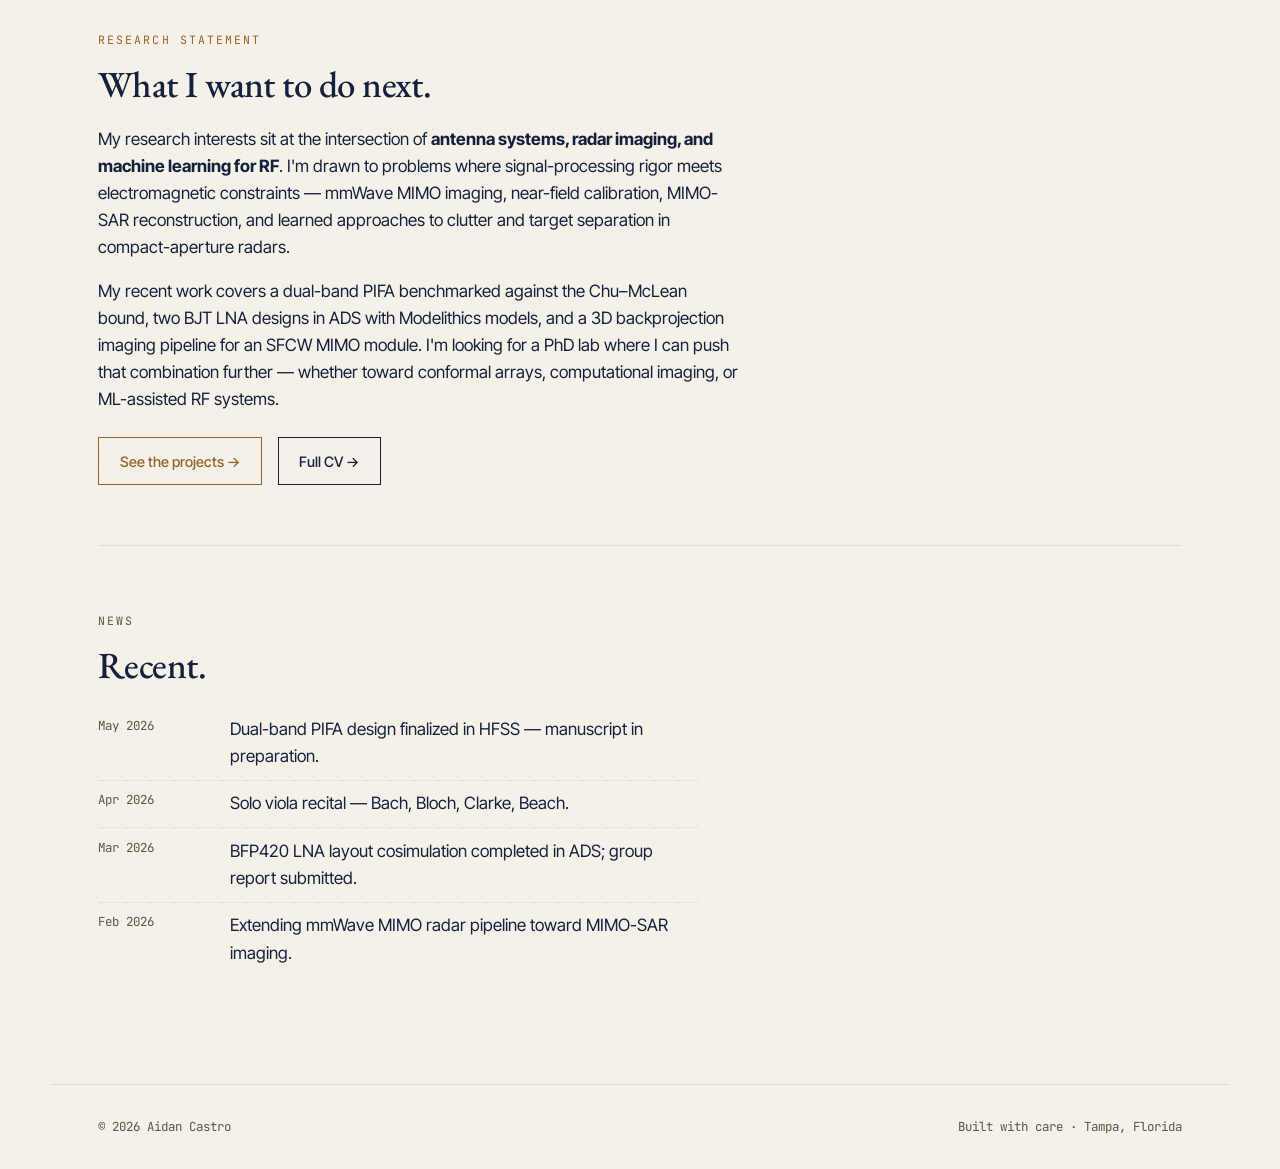
==== commit 41c8532c: "size fix" ====
--- a/index.html
+++ b/index.html
@@ -101,7 +101,7 @@
     <span class="eyebrow eng">Research statement</span>
     <h2>What I want to do next.</h2>
     <p style="max-width: 64ch;">My research interests sit at the intersection of <strong>antenna systems, radar imaging, and machine learning for RF</strong>. I'm drawn to problems where signal-processing rigor meets electromagnetic constraints &mdash; mmWave MIMO imaging, near-field calibration, MIMO-SAR reconstruction, and learned approaches to clutter and target separation in compact-aperture radars.</p>
-    <p style="max-width: 64ch;">My recent work covers a dual-band PIFA benchmarked against the Chu&ndash;McLean bound, two BJT LNA designs in ADS with Modelithics models, and a 3D backprojection imaging pipeline for an FMCW MIMO module. I'm looking for a PhD lab where I can push that combination further &mdash; whether toward conformal arrays, computational imaging, or ML-assisted RF systems.</p>
+    <p style="max-width: 64ch;">My recent work covers a dual-band PIFA benchmarked against the Chu&ndash;McLean bound, two BJT LNA designs in ADS with Modelithics models, and a 3D backprojection imaging pipeline for an SFCW MIMO module. I'm looking for a PhD lab where I can push that combination further &mdash; whether toward conformal arrays, computational imaging, or ML-assisted RF systems.</p>
     <div class="cta-row">
       <a href="research.html" class="btn">See the projects →</a>
       <a href="cv.html" class="btn ink">Full CV →</a>
--- a/assets/style.css
+++ b/assets/style.css
@@ -485,24 +485,48 @@
   background: var(--paper-deep);
   overflow: hidden;
 }
+figure.project.carousel {
+  padding: 0;
+}
 .carousel-inner {
+  position: absolute;
+  inset: 0;
   display: flex;
   transition: transform 0.5s ease-in-out;
 }
 .carousel-item {
+  position: relative;
   min-width: 100%;
+  flex-shrink: 0;
   display: flex;
   align-items: center;
   justify-content: center;
+  background: var(--paper-deep);
+  overflow: hidden;
 }
 .carousel-item img {
   width: 100%;
   height: 100%;
-  object-fit: cover;
+  object-fit: contain;
+  display: block;
+}
+.carousel-caption {
+  position: absolute;
+  bottom: 0;
+  left: 0;
+  right: 0;
+  padding: 0.45rem 1rem;
+  background: rgba(20,33,61,0.72);
+  color: var(--paper);
+  font-family: var(--serif);
+  font-style: italic;
+  font-size: 0.88rem;
+  text-align: center;
+  pointer-events: none;
 }
 .carousel-dots {
   position: absolute;
-  bottom: 1rem;
+  bottom: 3rem;
   left: 50%;
   transform: translateX(-50%);
   display: flex;
@@ -510,20 +534,22 @@
   z-index: 10;
 }
 .carousel-dot {
-  width: 8px;
-  height: 8px;
+  width: 10px;
+  height: 10px;
   border-radius: 50%;
-  background: rgba(245,241,232,0.4);
+  background: rgba(20,33,61,0.2);
+  border: 2px solid rgba(20,33,61,0.5);
   cursor: pointer;
-  transition: background 0.3s ease;
-  border: none;
+  transition: background 0.3s ease, border-color 0.3s ease;
   padding: 0;
 }
 .carousel-dot.active {
-  background: rgba(245,241,232,0.9);
+  background: rgba(20,33,61,0.85);
+  border-color: rgba(20,33,61,0.85);
 }
 .carousel-dot:hover {
-  background: rgba(245,241,232,0.7);
+  background: rgba(20,33,61,0.5);
+  border-color: rgba(20,33,61,0.7);
 }
 
 @keyframes rise {
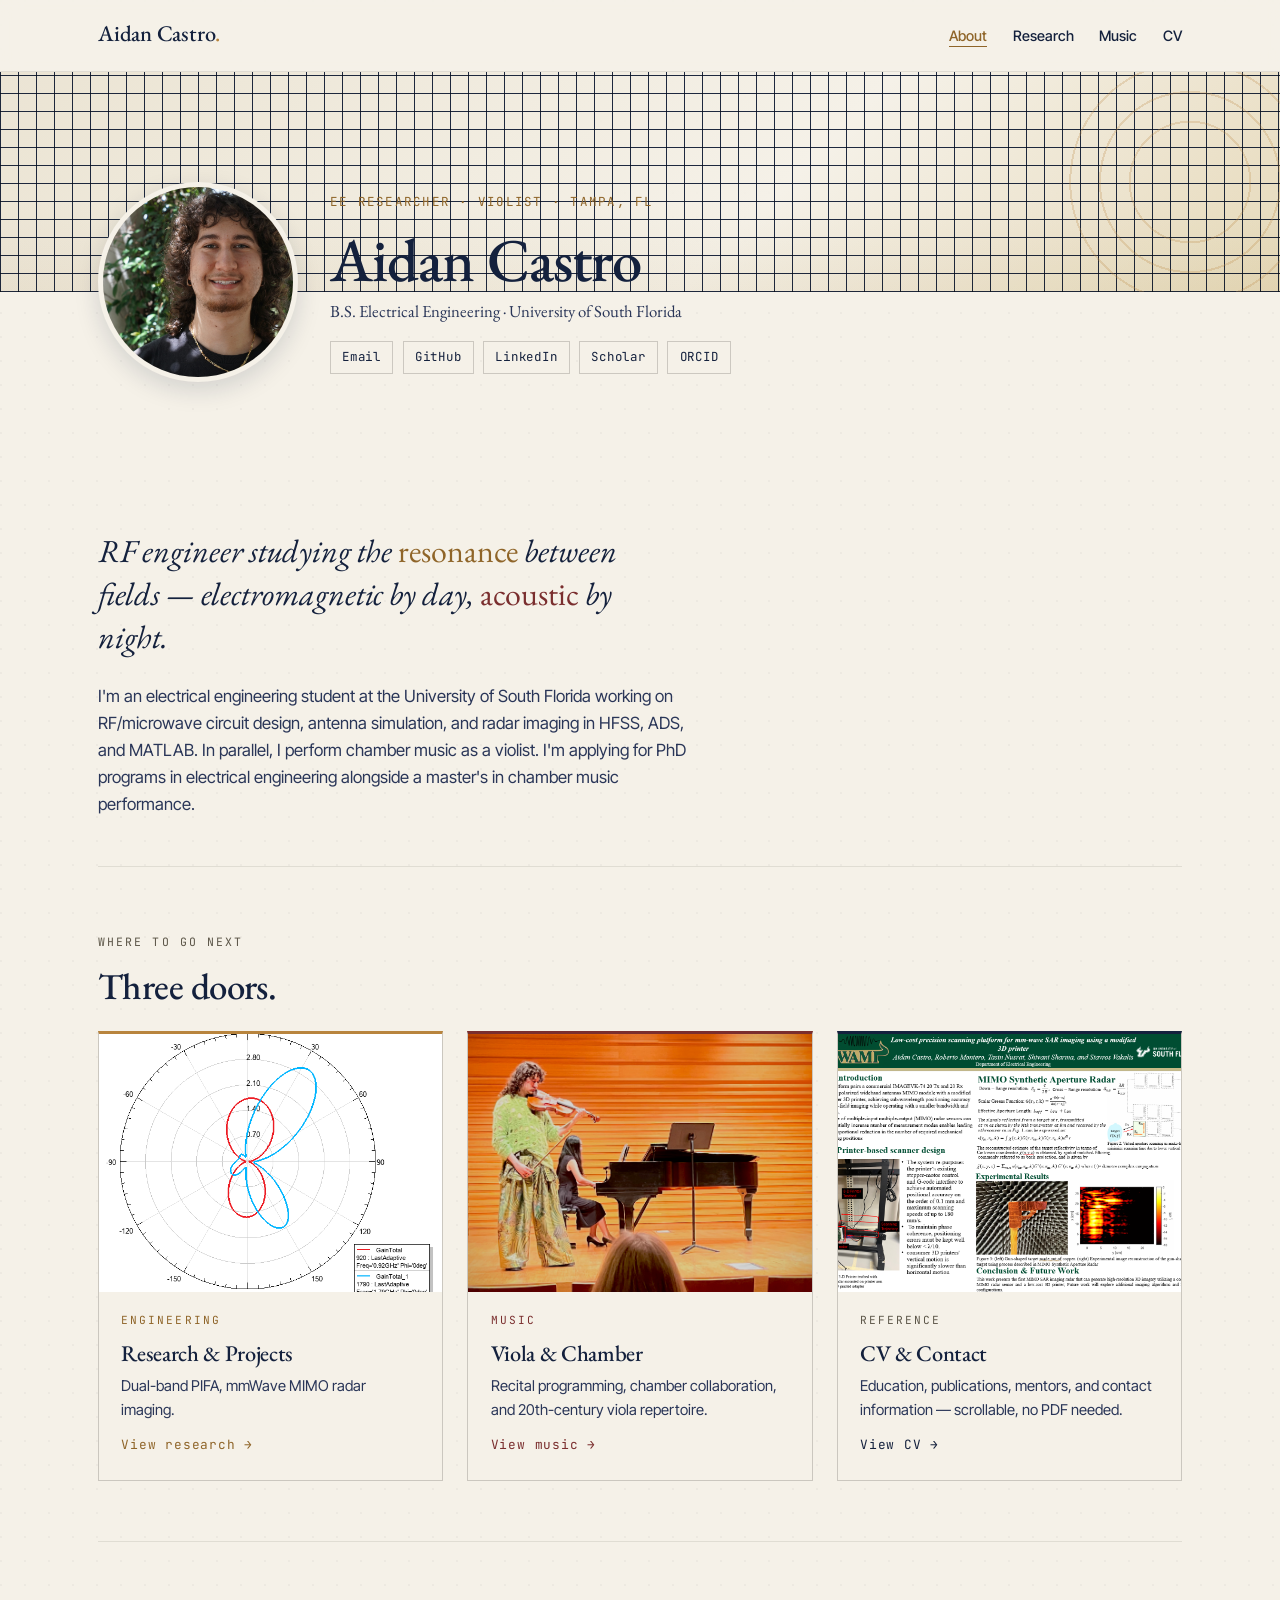
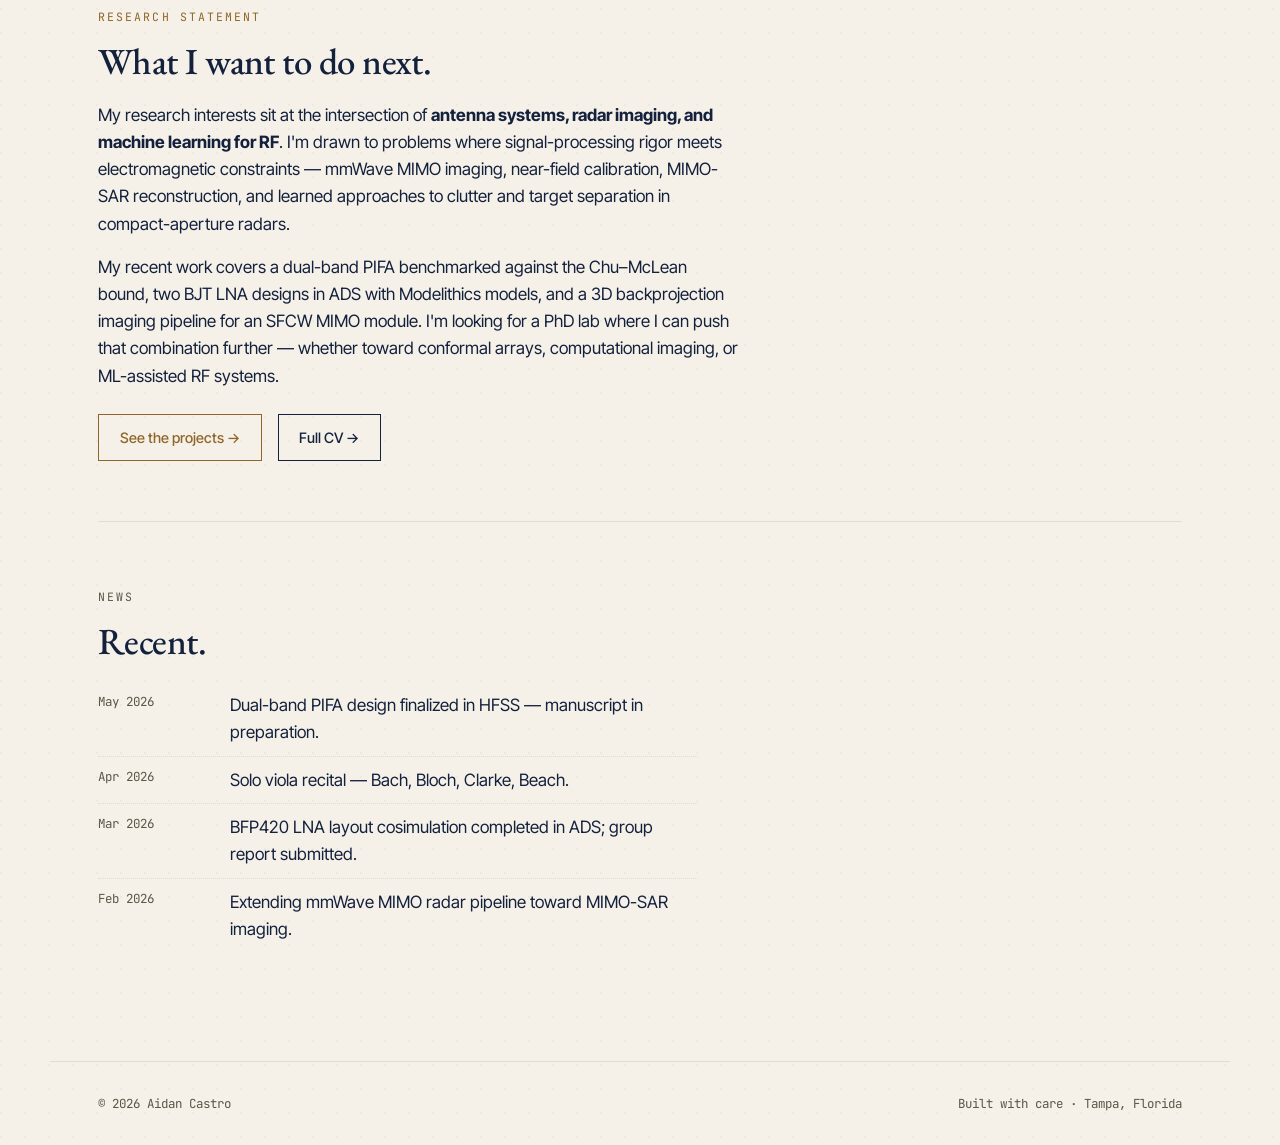
==== commit 5736cadf: "added LNA" ====
--- a/index.html
+++ b/index.html
@@ -65,7 +65,7 @@
         <div class="tile-body">
           <div class="tile-eyebrow">Engineering</div>
           <h3>Research &amp; Projects</h3>
-          <p>Dual-band PIFA, mmWave MIMO radar imaging, BFP420 LNA, microstrip patch antennas.</p>
+          <p>Dual-band PIFA, mmWave MIMO radar imaging.</p>
           <div class="tile-arrow">View research →</div>
         </div>
       </a>
--- a/assets/style.css
+++ b/assets/style.css
@@ -487,6 +487,12 @@
 }
 figure.project.carousel {
   padding: 0;
+  margin-left: calc(-1 * var(--gutter));
+  margin-right: calc(-1 * var(--gutter));
+}
+figure.project.carousel.carousel--adaptive {
+  transition: aspect-ratio 0.4s ease;
+  max-height: 85vh;
 }
 .carousel-inner {
   position: absolute;
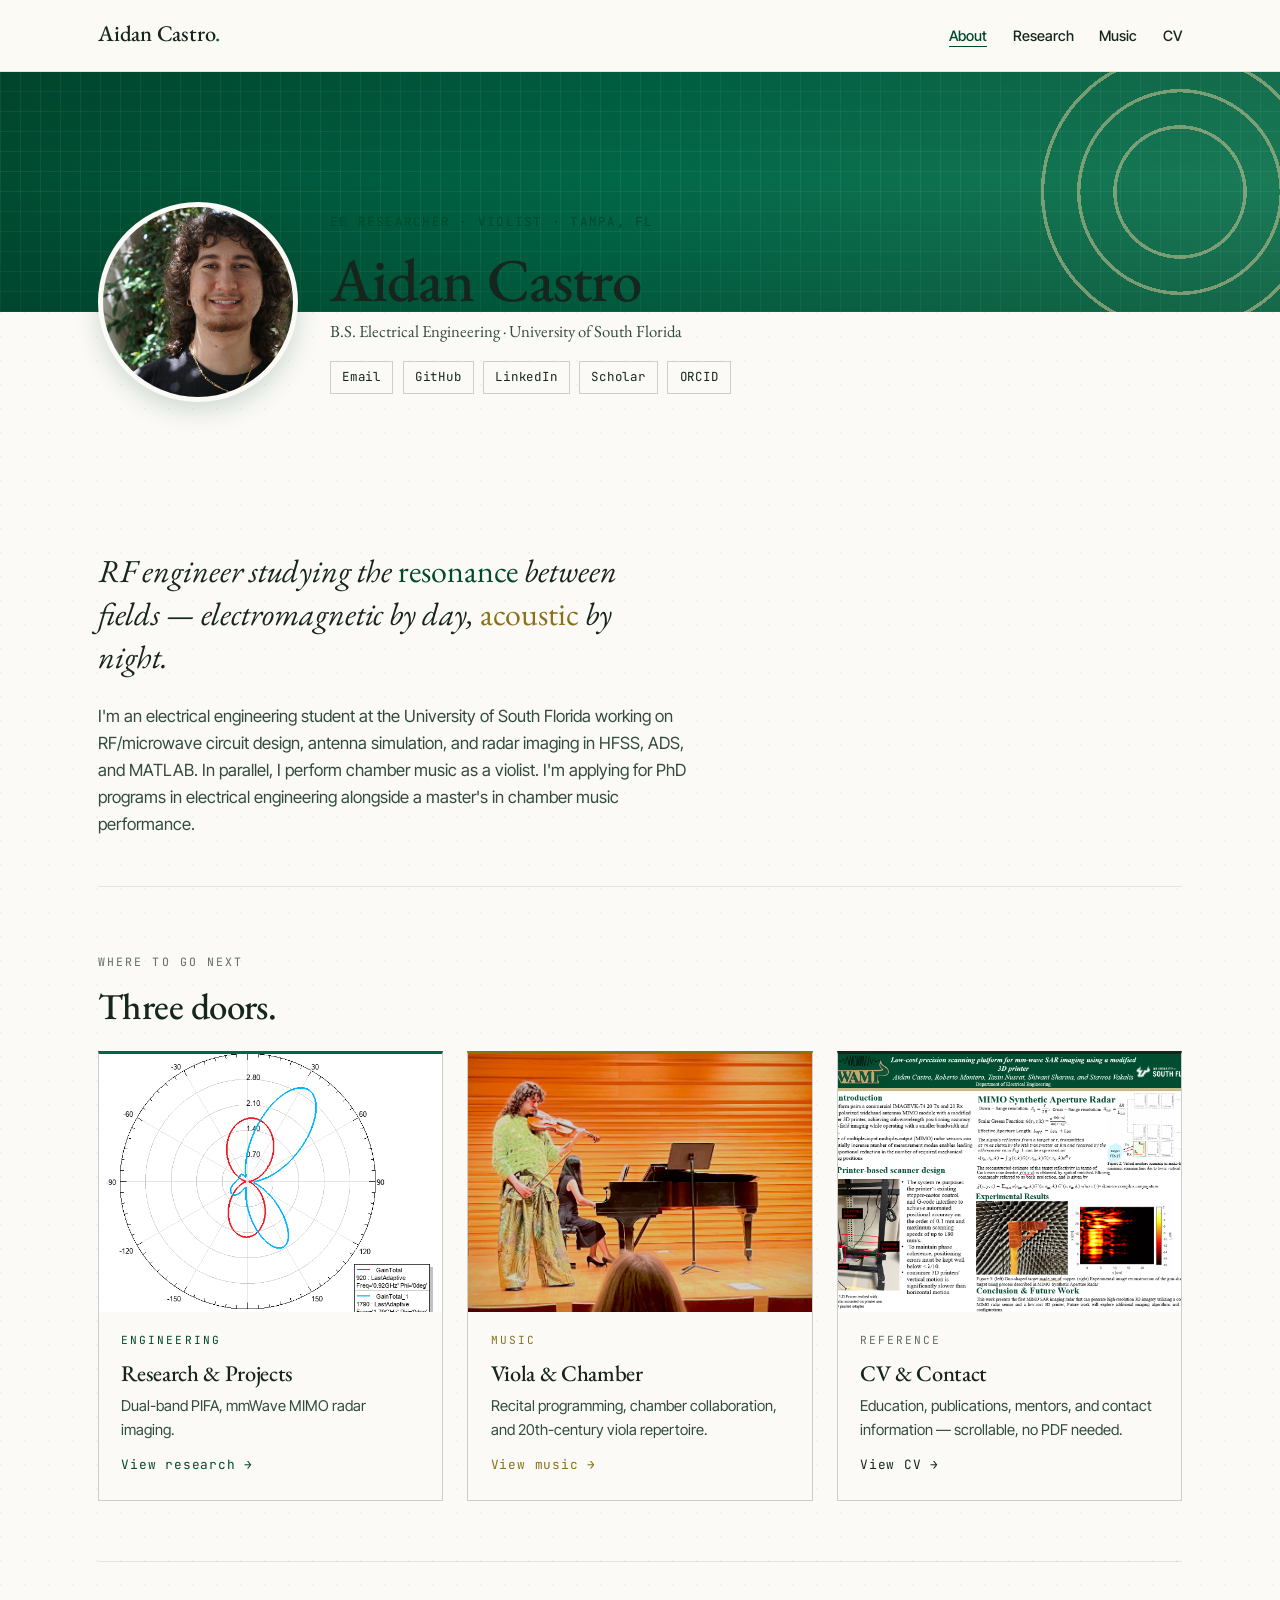
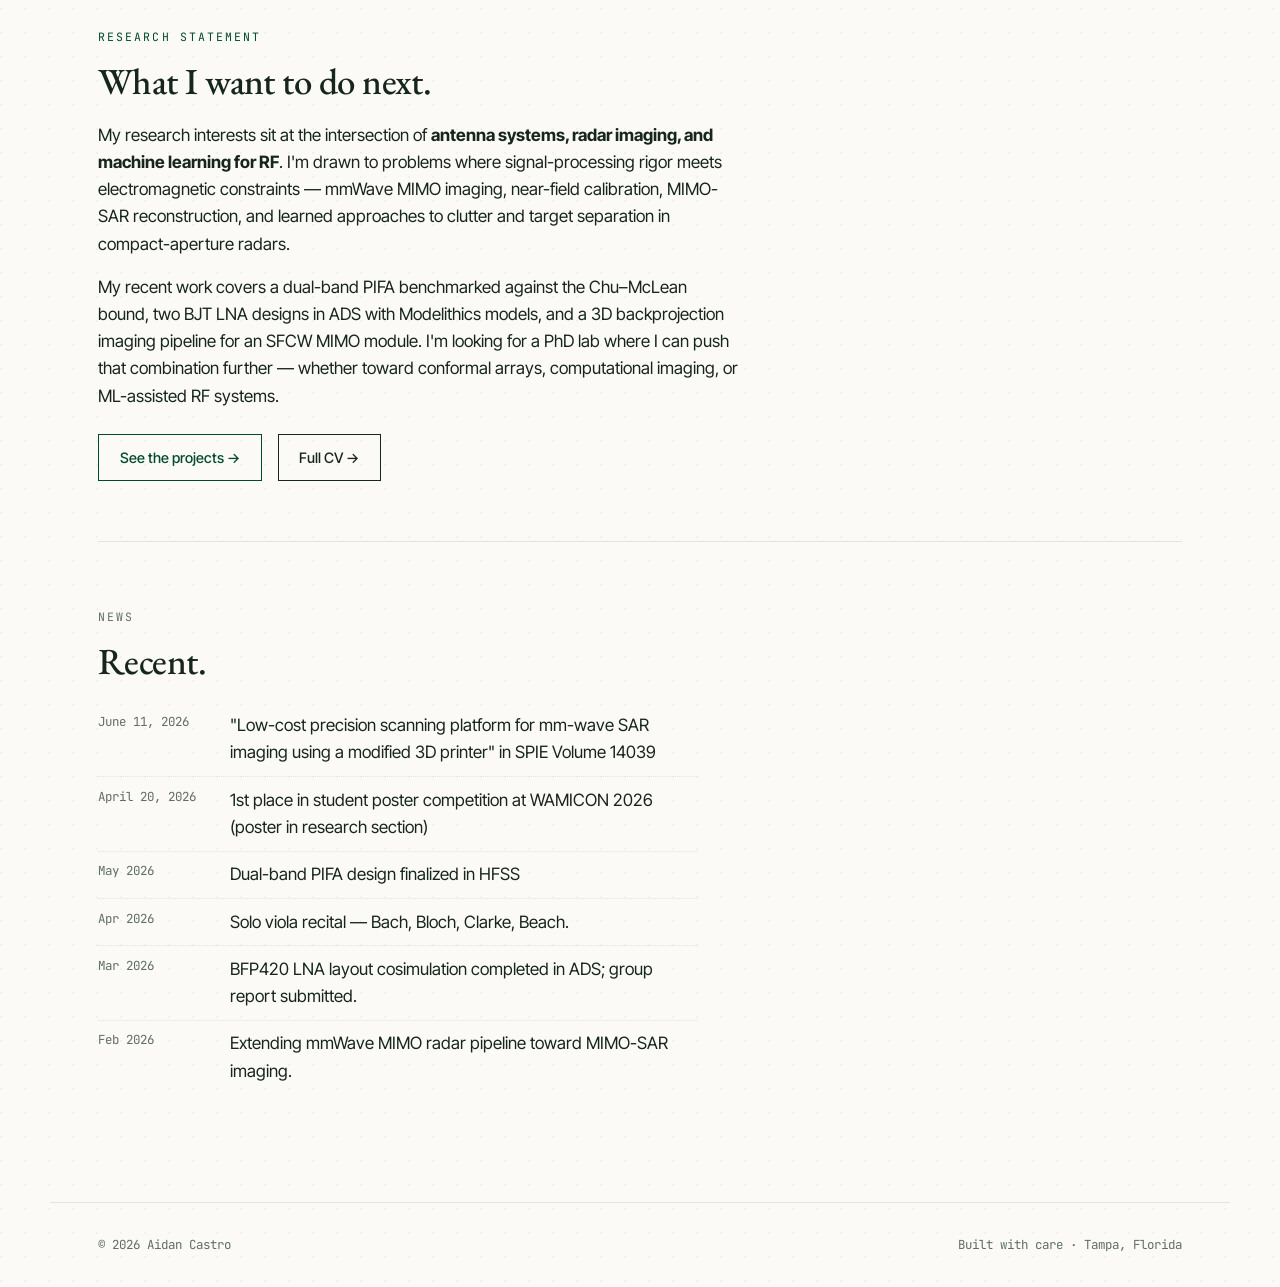
==== commit 922ac9b9: "added wamicon and publication" ====
--- a/index.html
+++ b/index.html
@@ -112,9 +112,17 @@
     <span class="eyebrow">News</span>
     <h2>Recent.</h2>
     <ul style="list-style: none; max-width: 60ch;">
+       <li style="padding: 0.6rem 0; border-bottom: 1px dotted var(--rule); display: grid; grid-template-columns: 7rem 1fr; gap: 1.25rem;">
+        <span style="font-family: var(--mono); font-size: 0.78rem; color: var(--ink-mute);">June 11, 2026</span>
+        <span>"Low-cost precision scanning platform for mm-wave SAR imaging using a modified 3D printer" in SPIE Volume 14039</span>
+      </li>
+         <li style="padding: 0.6rem 0; border-bottom: 1px dotted var(--rule); display: grid; grid-template-columns: 7rem 1fr; gap: 1.25rem;">
+        <span style="font-family: var(--mono); font-size: 0.78rem; color: var(--ink-mute);">April 20, 2026</span>
+        <span> 1st place in student poster competition at WAMICON 2026 (poster in research section)</span>
+      </li>
       <li style="padding: 0.6rem 0; border-bottom: 1px dotted var(--rule); display: grid; grid-template-columns: 7rem 1fr; gap: 1.25rem;">
         <span style="font-family: var(--mono); font-size: 0.78rem; color: var(--ink-mute);">May 2026</span>
-        <span>Dual-band PIFA design finalized in HFSS &mdash; manuscript in preparation.</span>
+        <span>Dual-band PIFA design finalized in HFSS </span>
       </li>
       <li style="padding: 0.6rem 0; border-bottom: 1px dotted var(--rule); display: grid; grid-template-columns: 7rem 1fr; gap: 1.25rem;">
         <span style="font-family: var(--mono); font-size: 0.78rem; color: var(--ink-mute);">Apr 2026</span>
--- a/assets/style.css
+++ b/assets/style.css
@@ -1,28 +1,34 @@
 /* ============================================================
-   Aidan Castro — personal site v2
-   Warm dual-identity: engineering copper + music burgundy
-   References: Valtorta (Owlstown), Rumpf (raymondrumpf.com)
+   Aidan Castro — personal site v3
+   USF dual-identity: engineering green + music gold
+   Palette: USF Green #006747 · USF Gold #CFC493
    ============================================================ */
 
 @import url('https://fonts.googleapis.com/css2?family=EB+Garamond:ital,wght@0,400;0,500;0,600;1,400&family=Inter+Tight:wght@400;500;600;700&family=JetBrains+Mono:wght@400;500&display=swap');
 
 :root {
-  --paper:        #f5f1e8;
-  --paper-deep:   #ebe4d3;
-  --paper-dark:   #1f1c14;
-  --ink:          #14213d;
-  --ink-soft:     #2a3658;
-  --ink-mute:     #5c5648;
-
-  --copper:       #b8843d;
-  --copper-deep:  #8f6529;
-  --copper-soft:  #d4a368;
-
-  --burgundy:     #7a2e2e;
-  --burgundy-soft:#a14545;
-
-  --rule:         #2a26201a;
-  --rule-strong:  #2a262033;
+  /* Surfaces — warm off-white with a faint green undertone */
+  --paper:        #fbfaf6;
+  --paper-deep:   #eef0e8;
+  --paper-dark:   #0f1f18;
+
+  /* Ink — deep USF-green charcoal instead of cold navy */
+  --ink:          #16261d;
+  --ink-soft:     #324b3e;
+  --ink-mute:     #5f6f64;
+
+  /* USF Green family (engineering accent) — replaces copper */
+  --copper:       #006747;   /* USF Green */
+  --copper-deep:  #00492f;   /* darker green for text/contrast */
+  --copper-soft:  #2f8a66;   /* lighter green for highlights */
+
+  /* USF Gold family (music accent) — replaces burgundy */
+  --burgundy:     #897019;   /* deep gold, readable on light */
+  --burgundy-soft:#b2922c;   /* brighter gold */
+  --gold:         #cfc493;   /* USF Gold — for fills & borders */
+
+  --rule:         #16261d1a;
+  --rule-strong:  #16261d33;
 
   --serif: 'EB Garamond', 'Iowan Old Style', Georgia, serif;
   --sans:  'Inter Tight', -apple-system, BlinkMacSystemFont, sans-serif;
@@ -30,6 +36,9 @@
 
   --maxw: 1180px;
   --gutter: clamp(1.25rem, 4vw, 3rem);
+
+  --shadow-soft: 0 12px 28px rgba(0,73,47,0.12);
+  --shadow-tile: 0 8px 24px rgba(0,73,47,0.10);
 }
 
 * { box-sizing: border-box; margin: 0; padding: 0; }
@@ -43,7 +52,7 @@
   line-height: 1.6;
   -webkit-font-smoothing: antialiased;
   -moz-osx-font-smoothing: grayscale;
-  background-image: radial-gradient(circle at 1px 1px, rgba(42,38,32,0.035) 1px, transparent 0);
+  background-image: radial-gradient(circle at 1px 1px, rgba(0,73,47,0.045) 1px, transparent 0);
   background-size: 24px 24px;
 }
 
@@ -52,7 +61,7 @@
   border-bottom: 1px solid var(--rule);
   position: sticky; top: 0; z-index: 50;
   backdrop-filter: blur(10px);
-  background: rgba(245,241,232,0.92);
+  background: rgba(251,250,246,0.9);
 }
 nav.site {
   max-width: var(--maxw); margin: 0 auto;
@@ -112,24 +121,28 @@
 /* HERO */
 .hero-v2 { padding-top: 0; border-bottom: 1px solid var(--rule); }
 .hero-banner {
-  height: 220px;
+  height: 240px;
   background:
-    linear-gradient(180deg, rgba(20,33,61,0) 60%, rgba(245,241,232,0.6) 100%),
-    repeating-linear-gradient(90deg, var(--ink) 0 1px, transparent 1px 18px),
-    repeating-linear-gradient(0deg, var(--ink) 0 1px, transparent 1px 18px),
-    linear-gradient(135deg, var(--paper-deep) 0%, var(--paper) 60%, #e6d9b8 100%);
-  background-blend-mode: multiply, multiply, multiply, normal;
-  opacity: 0.95; position: relative; overflow: hidden;
-}
+    repeating-linear-gradient(90deg, rgba(255,255,255,0.06) 0 1px, transparent 1px 20px),
+    repeating-linear-gradient(0deg, rgba(255,255,255,0.06) 0 1px, transparent 1px 20px),
+    linear-gradient(120deg, #00492f 0%, #006747 48%, #1d7d59 100%);
+  position: relative; overflow: hidden;
+}
+/* gold concentric "resonance" rings — the through-line of the site */
 .hero-banner::after {
   content: ''; position: absolute;
-  top: 50%; right: -50px;
-  width: 280px; height: 280px;
+  top: 50%; right: -60px;
+  width: 320px; height: 320px;
   transform: translateY(-50%);
   background: radial-gradient(circle,
-    transparent 30%, var(--copper) 30% 31%, transparent 31% 45%,
-    var(--copper) 45% 46%, transparent 46% 60%, var(--copper) 60% 61%, transparent 61%);
-  opacity: 0.25; border-radius: 50%;
+    transparent 28%, var(--gold) 28% 29.5%, transparent 29.5% 44%,
+    var(--gold) 44% 45.5%, transparent 45.5% 60%, var(--gold) 60% 61.5%, transparent 61.5%);
+  opacity: 0.55; border-radius: 50%;
+}
+/* soft fade so the headshot/name area reads cleanly */
+.hero-banner::before {
+  content: ''; position: absolute; inset: 0;
+  background: linear-gradient(180deg, rgba(0,40,26,0.15) 0%, rgba(0,40,26,0) 45%, rgba(0,40,26,0.25) 100%);
 }
 .hero-identity {
   max-width: var(--maxw); margin: 0 auto;
@@ -143,7 +156,7 @@
   border: 5px solid var(--paper);
   background: var(--paper-deep);
   overflow: hidden;
-  box-shadow: 0 8px 24px rgba(20,33,61,0.15);
+  box-shadow: 0 8px 24px rgba(0,73,47,0.18);
   display: flex; align-items: center; justify-content: center;
 }
 .headshot img { width: 100%; height: 100%; object-fit: cover; }
@@ -200,7 +213,7 @@
 }
 .dest-tile:hover {
   transform: translateY(-3px);
-  box-shadow: 0 12px 28px rgba(20,33,61,0.1);
+  box-shadow: var(--shadow-soft);
   border-color: var(--ink);
 }
 .dest-tile .tile-visual {
@@ -264,7 +277,7 @@
 }
 .proj-card:hover {
   transform: translateY(-2px);
-  box-shadow: 0 10px 24px rgba(20,33,61,0.1);
+  box-shadow: var(--shadow-tile);
 }
 .proj-card .visual {
   aspect-ratio: 16 / 9; background: var(--paper-deep);
@@ -275,7 +288,7 @@
   width: 100%; height: 100%;
   display: flex; align-items: center; justify-content: center;
   font-family: var(--mono); font-size: 0.78rem; color: var(--ink-mute);
-  background: repeating-linear-gradient(45deg, transparent 0 10px, rgba(20,33,61,0.04) 10px 11px);
+  background: repeating-linear-gradient(45deg, transparent 0 10px, rgba(0,73,47,0.05) 10px 11px);
   text-align: center; padding: 1rem;
 }
 .proj-card .body { padding: 1.2rem 1.4rem 1.4rem; }
@@ -293,7 +306,7 @@
   padding: 0.2rem 0.55rem; background: var(--paper-deep);
   color: var(--ink-soft); letter-spacing: 0.04em;
 }
-.tag.music { background: rgba(122,46,46,0.08); color: var(--burgundy); }
+.tag.music { background: rgba(137,112,25,0.12); color: var(--burgundy); }
 
 /* PROJECT DETAIL */
 .proj-detail {
@@ -314,7 +327,7 @@
 figure.project .placeholder {
   aspect-ratio: 16 / 9;
   display: flex; align-items: center; justify-content: center;
-  background: repeating-linear-gradient(45deg, transparent 0 10px, rgba(20,33,61,0.04) 10px 11px);
+  background: repeating-linear-gradient(45deg, transparent 0 10px, rgba(0,73,47,0.05) 10px 11px);
   color: var(--ink-mute); font-family: var(--mono); font-size: 0.85rem;
   text-align: center; padding: 1rem;
 }
@@ -349,10 +362,10 @@
   width: 100%; height: 100%;
   display: flex; align-items: center; justify-content: center;
   font-family: var(--mono); font-size: 0.78rem; color: var(--ink-mute);
-  background: repeating-linear-gradient(45deg, transparent 0 10px, rgba(122,46,46,0.04) 10px 11px);
+  background: repeating-linear-gradient(45deg, transparent 0 10px, rgba(137,112,25,0.07) 10px 11px);
 }
 .scroll-card.eng .photo .placeholder {
-  background: repeating-linear-gradient(45deg, transparent 0 10px, rgba(184,132,61,0.06) 10px 11px);
+  background: repeating-linear-gradient(45deg, transparent 0 10px, rgba(0,103,71,0.07) 10px 11px);
 }
 .scroll-card .caption { padding: 0.85rem 1rem 1rem; }
 .scroll-card .caption h4 { font-family: var(--serif); font-size: 1.05rem; font-weight: 500; margin-bottom: 0.15rem; }
@@ -395,8 +408,24 @@
   letter-spacing: 0.12em; text-transform: uppercase;
   color: var(--ink-mute); font-weight: 500;
 }
-.rep-table td.composer { font-family: var(--serif); font-size: 1.05rem; }
-.rep-table td.work { font-family: var(--serif); font-style: italic; color: var(--ink-soft); }
+.rep-table td.composer { font-family: var(--serif); font-size: 1.05rem; vertical-align: top; width: 38%; }
+.rep-table td.work { font-family: var(--serif); font-style: italic; color: var(--ink-soft); vertical-align: top; }
+.rep-table td.work em { font-style: normal; }
+.rep-table tbody tr { transition: background 0.15s; }
+.rep-table tbody tr:hover { background: rgba(137,112,25,0.06); }
+
+/* Repertoire grouping */
+.rep-block { margin-top: 1.75rem; }
+.rep-cat {
+  font-family: var(--mono); font-weight: 500;
+  font-size: 0.78rem; letter-spacing: 0.16em; text-transform: uppercase;
+  color: var(--burgundy); margin-bottom: 0.35rem;
+  padding-bottom: 0.5rem; border-bottom: 2px solid var(--gold);
+}
+.rep-cols { display: grid; grid-template-columns: 1fr 1fr; gap: 2.5rem; }
+@media (max-width: 760px) {
+  .rep-cols { grid-template-columns: 1fr; gap: 0; }
+}
 
 /* CV — sticky sidebar */
 .cv-layout {
@@ -522,7 +551,7 @@
   left: 0;
   right: 0;
   padding: 0.45rem 1rem;
-  background: rgba(20,33,61,0.72);
+  background: rgba(0,73,47,0.82);
   color: var(--paper);
   font-family: var(--serif);
   font-style: italic;
@@ -543,19 +572,19 @@
   width: 10px;
   height: 10px;
   border-radius: 50%;
-  background: rgba(20,33,61,0.2);
-  border: 2px solid rgba(20,33,61,0.5);
+  background: rgba(0,73,47,0.22);
+  border: 2px solid rgba(0,73,47,0.5);
   cursor: pointer;
   transition: background 0.3s ease, border-color 0.3s ease;
   padding: 0;
 }
 .carousel-dot.active {
-  background: rgba(20,33,61,0.85);
-  border-color: rgba(20,33,61,0.85);
+  background: rgba(0,73,47,0.9);
+  border-color: rgba(0,73,47,0.9);
 }
 .carousel-dot:hover {
-  background: rgba(20,33,61,0.5);
-  border-color: rgba(20,33,61,0.7);
+  background: rgba(0,73,47,0.55);
+  border-color: rgba(0,73,47,0.75);
 }
 
 @keyframes rise {
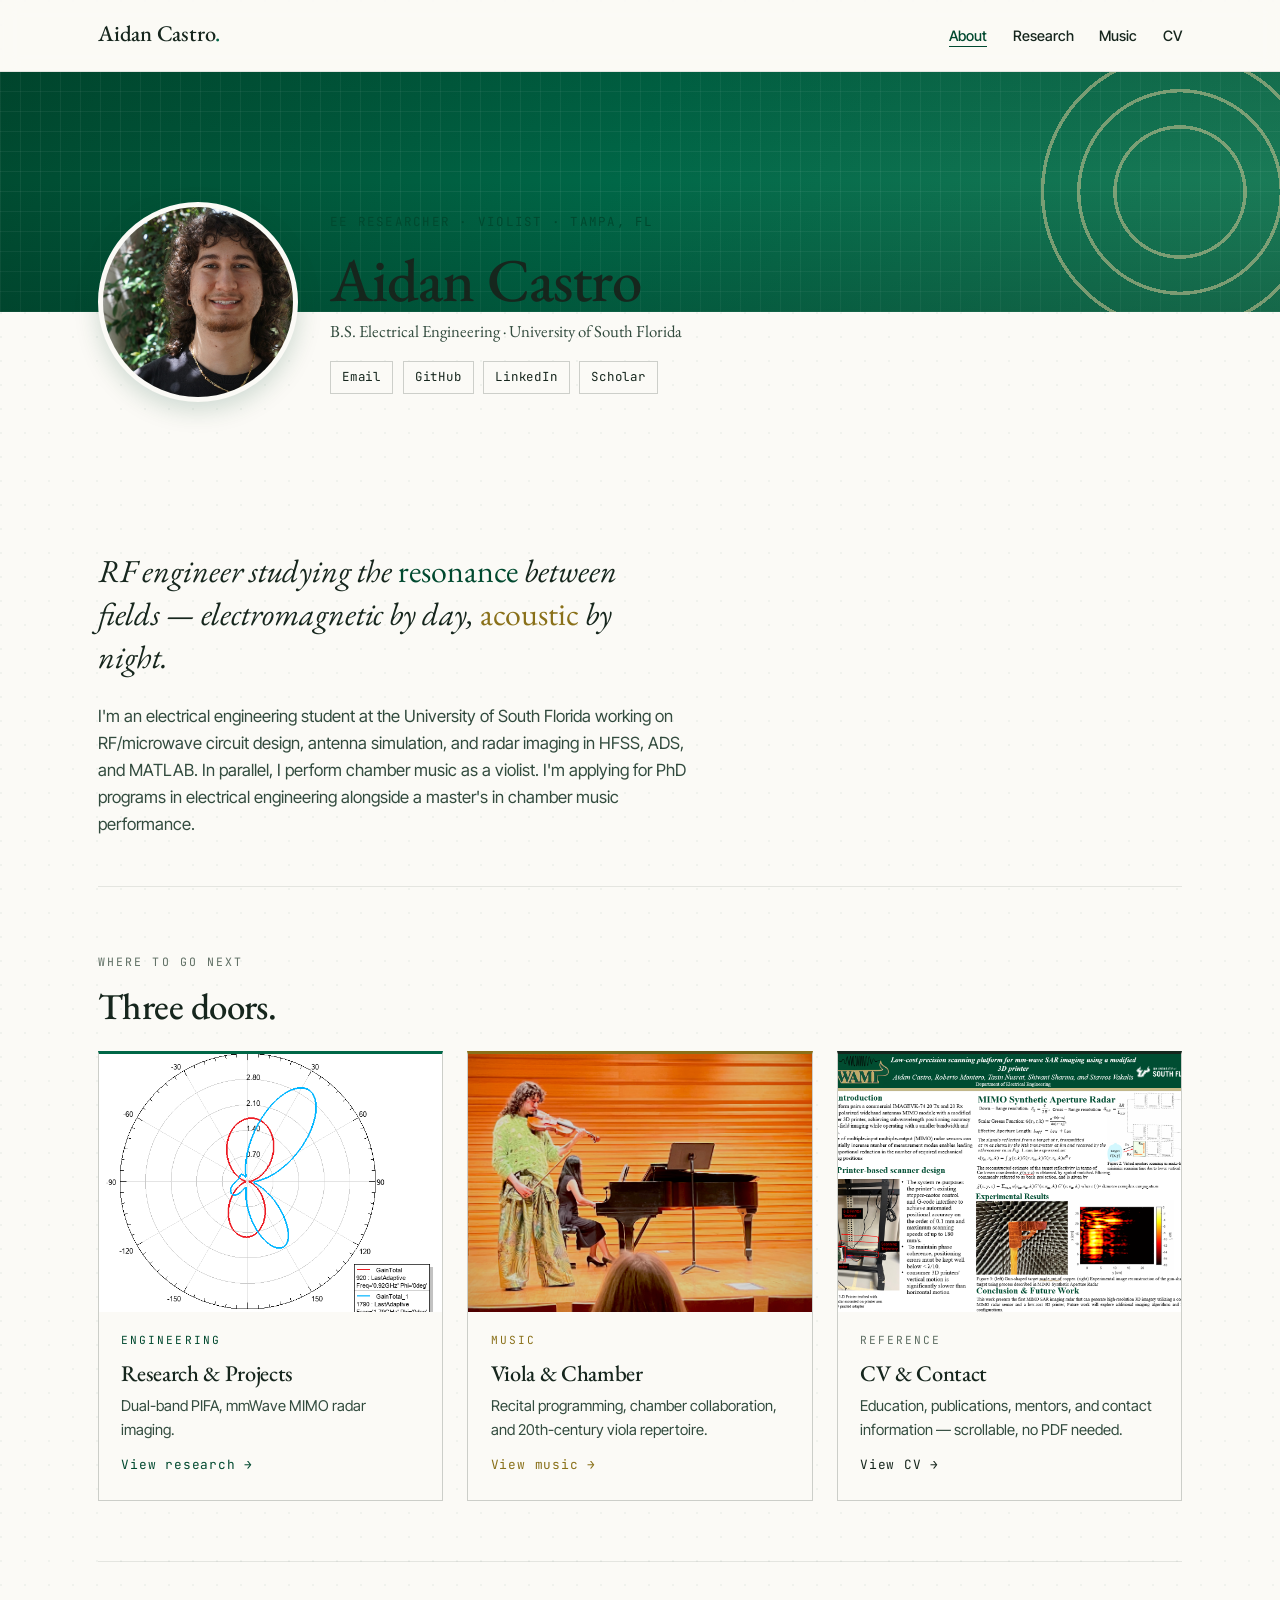
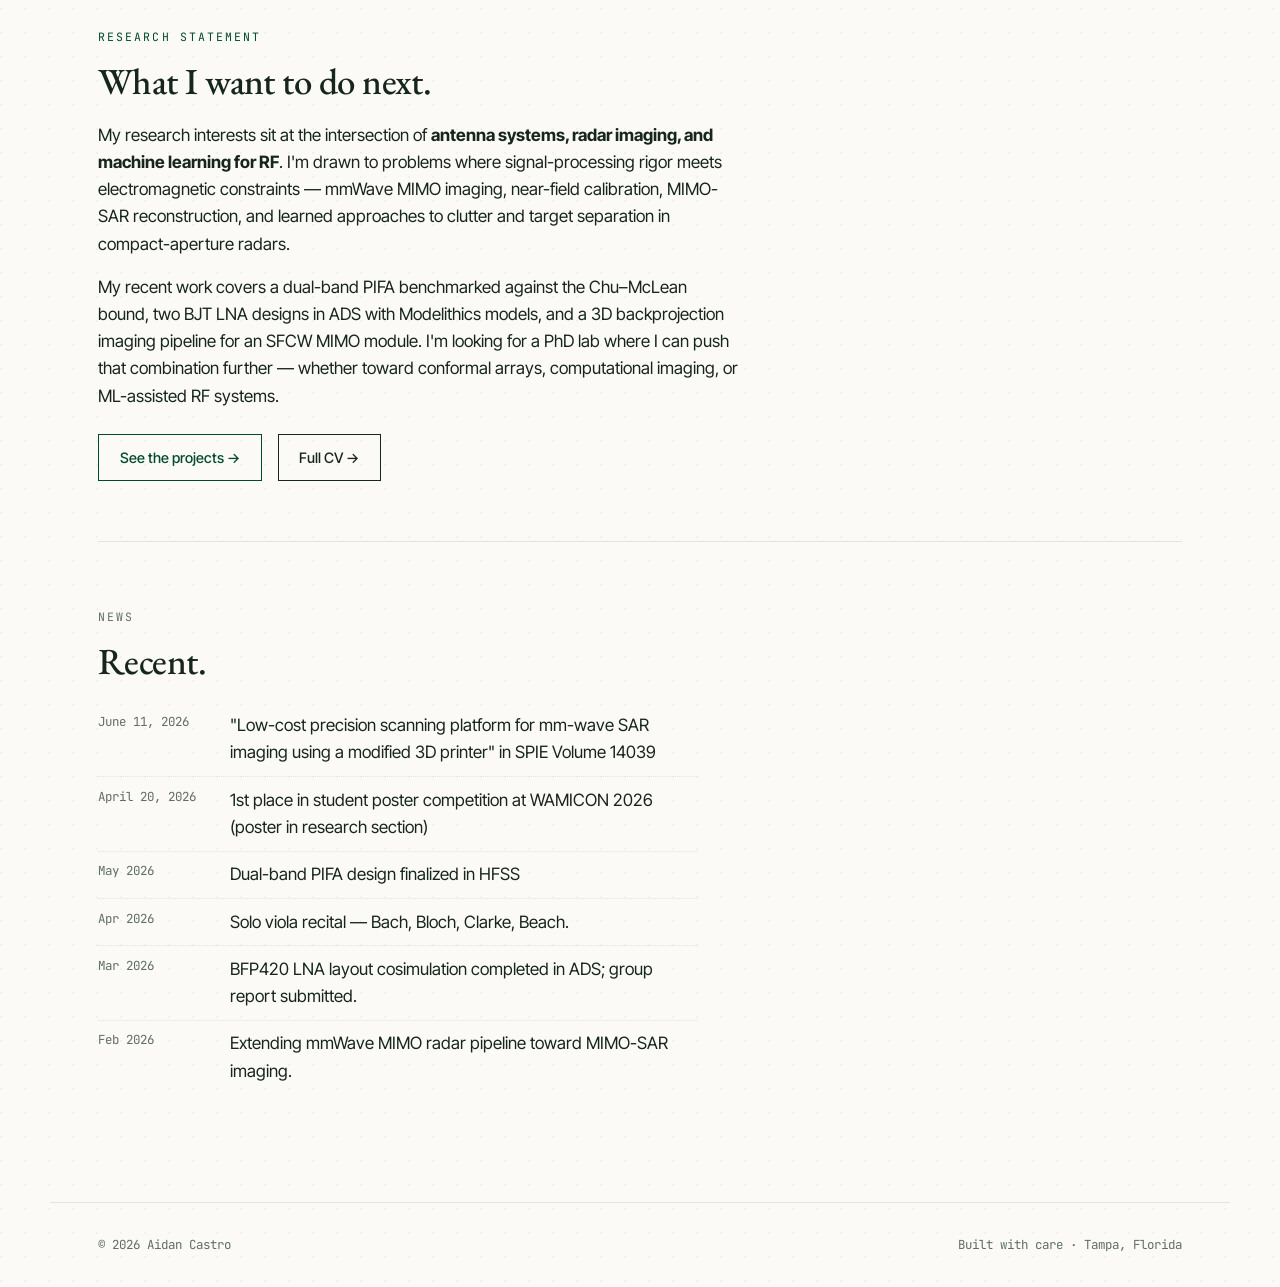
==== commit 55a34e18: "fix google scholar" ====
--- a/index.html
+++ b/index.html
@@ -35,8 +35,8 @@
         <a href="mailto:aidan@example.edu">Email</a>
         <a href="https://github.com/aidancastro-ee" target="_blank" rel="noopener">GitHub</a>
         <a href="https://linkedin.com/in/aidancastro" target="_blank" rel="noopener">LinkedIn</a>
-        <a href="https://scholar.google.com/" target="_blank" rel="noopener">Scholar</a>
-        <a href="https://orcid.org/" target="_blank" rel="noopener">ORCID</a>
+        <a href="https://scholar.google.com/citations?user=48FxcHoAAAAJ&hl=en&oi=ao" target="_blank" rel="noopener">Scholar</a>
+        
       </div>
     </div>
   </div>
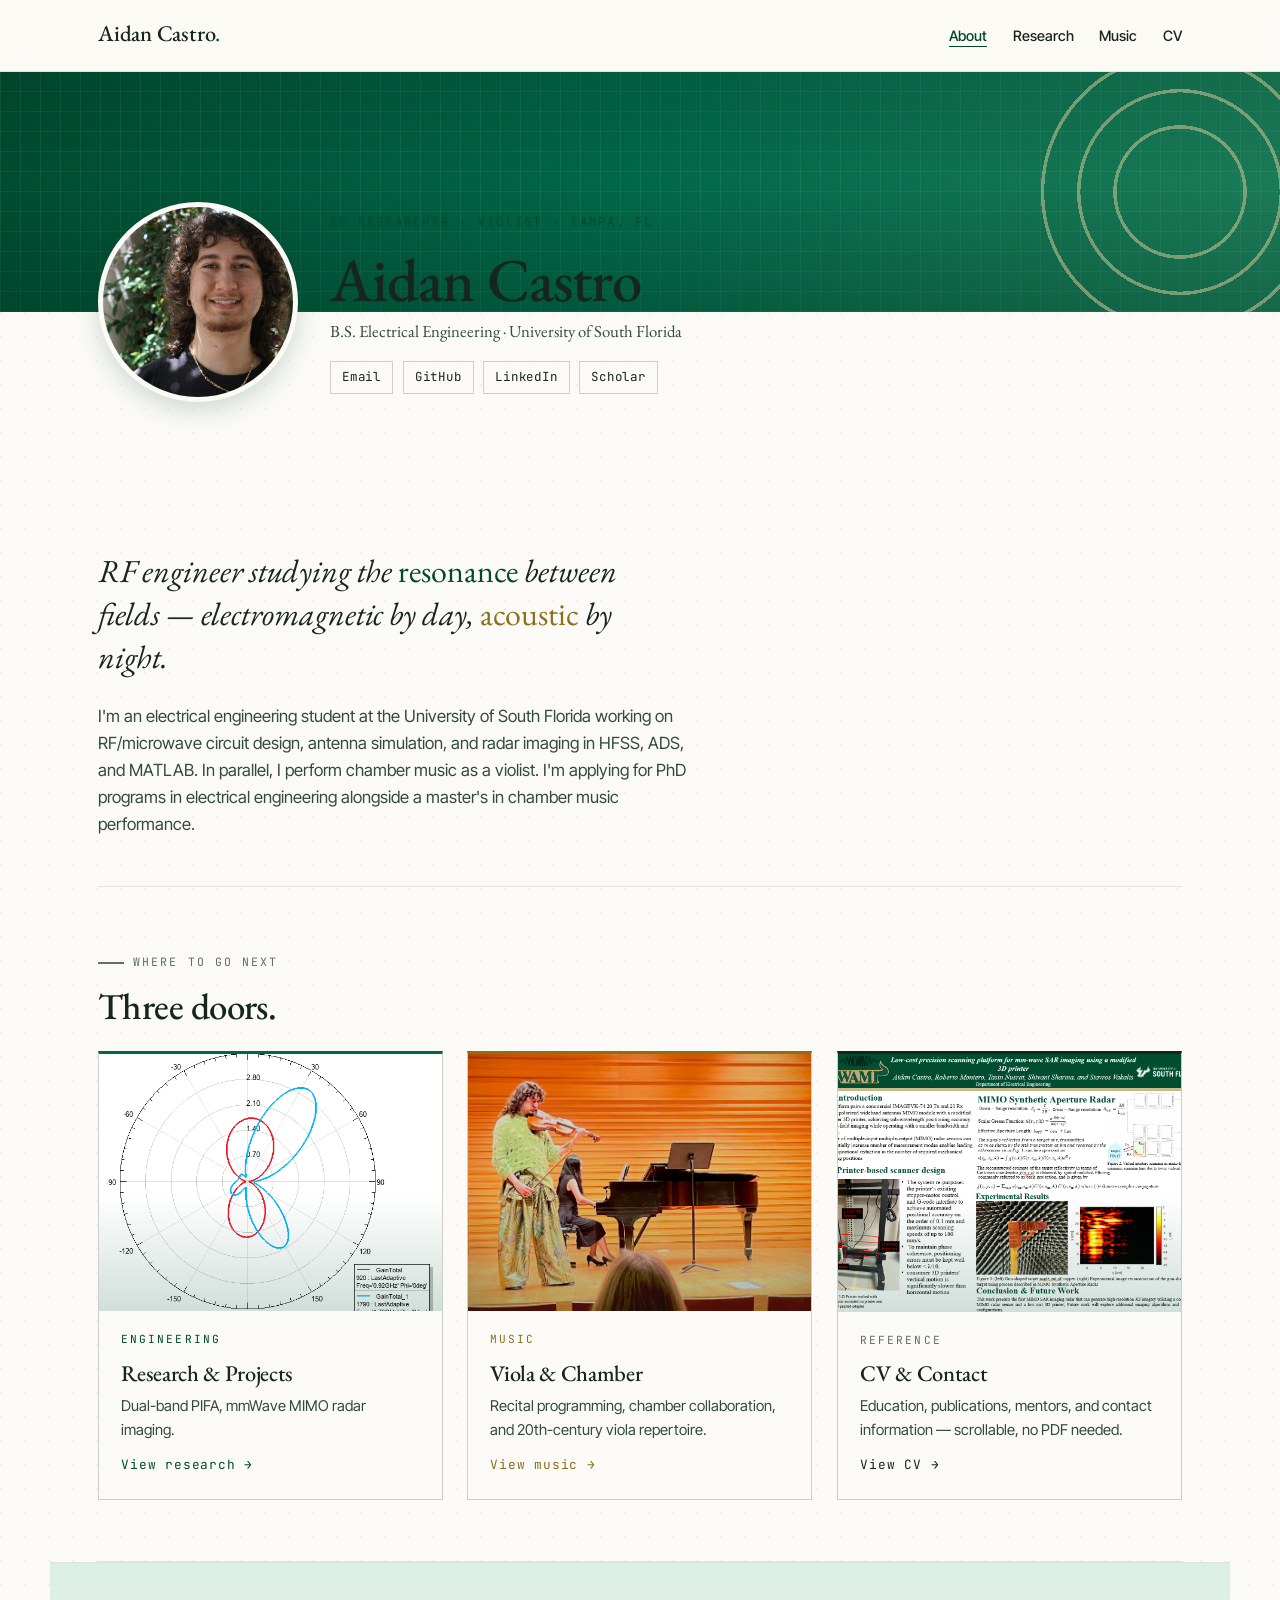
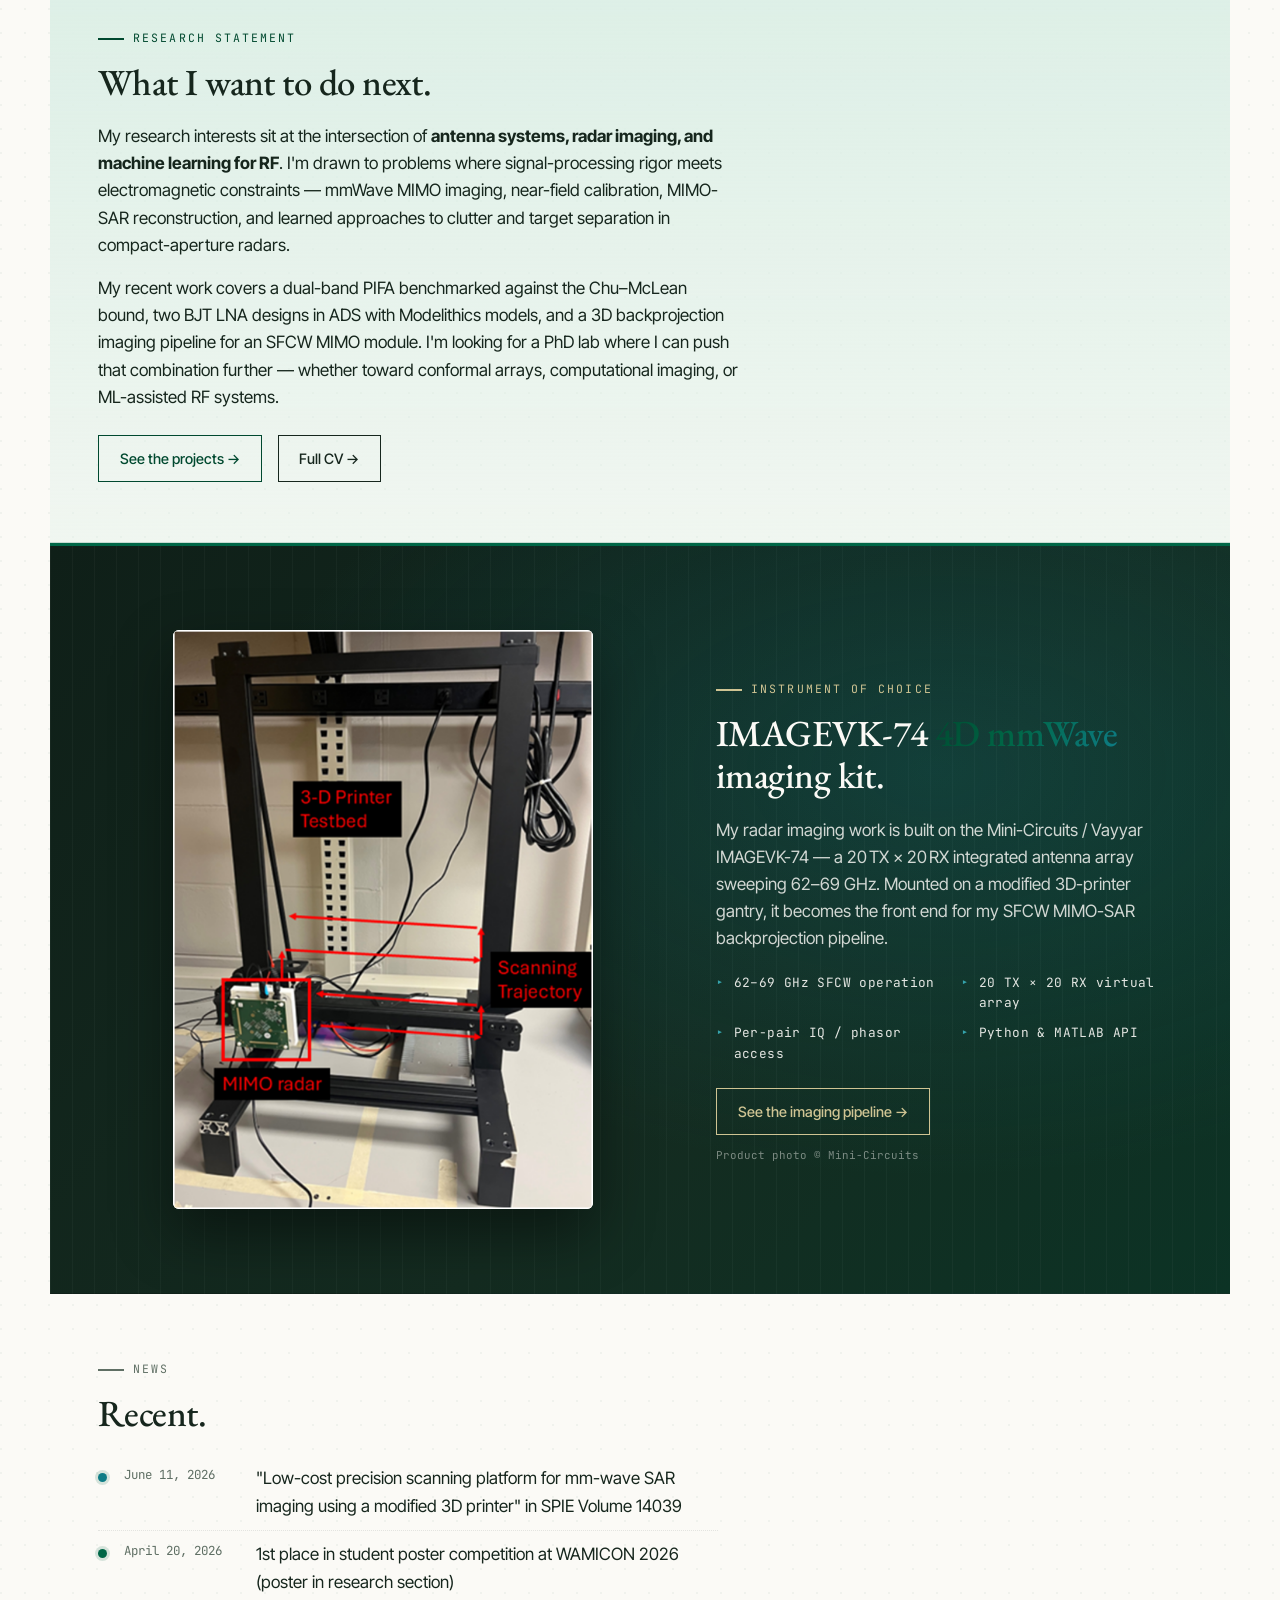
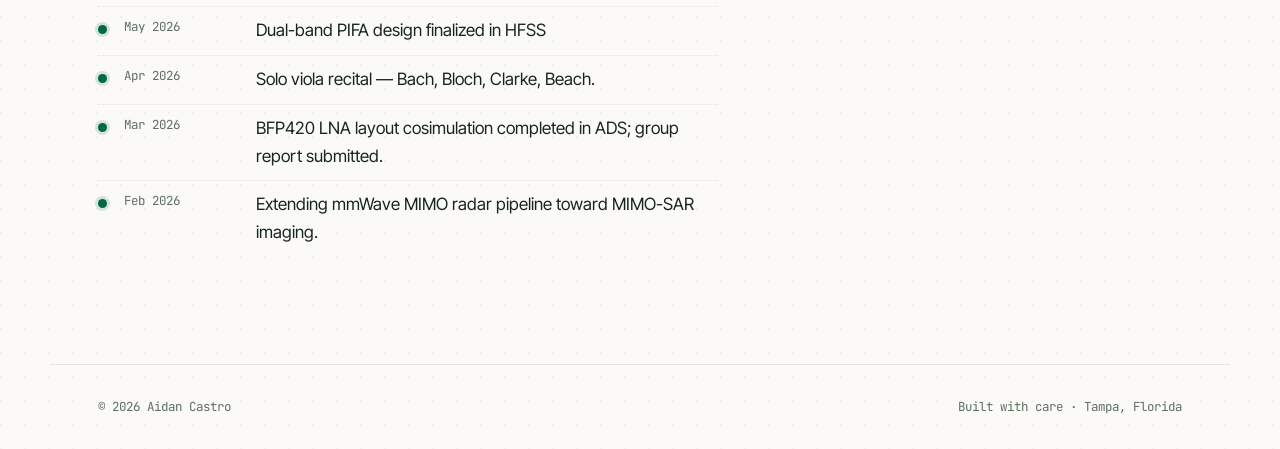
==== commit c81b2722: "new design" ====
--- a/index.html
+++ b/index.html
@@ -97,7 +97,7 @@
     </div>
   </section>
 
-  <section>
+  <section class="band">
     <span class="eyebrow eng">Research statement</span>
     <h2>What I want to do next.</h2>
     <p style="max-width: 64ch;">My research interests sit at the intersection of <strong>antenna systems, radar imaging, and machine learning for RF</strong>. I'm drawn to problems where signal-processing rigor meets electromagnetic constraints &mdash; mmWave MIMO imaging, near-field calibration, MIMO-SAR reconstruction, and learned approaches to clutter and target separation in compact-aperture radars.</p>
@@ -108,32 +108,56 @@
     </div>
   </section>
 
+  <section class="module-feature">
+    <div class="module-grid">
+      <div class="module-visual">
+        <img src="https://www.minicircuits.com/WebStore/images/vtrig-74/IMAGEVK-74.png"
+             alt="Mini-Circuits / Vayyar IMAGEVK-74 4D millimeter wave imaging kit"
+             loading="lazy"
+             onerror="this.onerror=null;this.src='assets/WebsitePhotos/printer_testbed.png';">
+      </div>
+      <div>
+        <span class="eyebrow">Instrument of choice</span>
+        <h2>IMAGEVK-74 <span class="grad-text">4D mmWave</span> imaging kit.</h2>
+        <p>My radar imaging work is built on the Mini-Circuits / Vayyar IMAGEVK-74 — a 20&thinsp;TX &times; 20&thinsp;RX integrated antenna array sweeping 62&ndash;69 GHz. Mounted on a modified 3D-printer gantry, it becomes the front end for my SFCW MIMO-SAR backprojection pipeline.</p>
+        <ul class="module-specs">
+          <li>62&ndash;69 GHz SFCW operation</li>
+          <li>20 TX &times; 20 RX virtual array</li>
+          <li>Per-pair IQ / phasor access</li>
+          <li>Python &amp; MATLAB API</li>
+        </ul>
+        <a href="research.html#radar" class="btn">See the imaging pipeline →</a>
+        <div class="module-credit">Product photo © Mini-Circuits</div>
+      </div>
+    </div>
+  </section>
+
   <section>
     <span class="eyebrow">News</span>
     <h2>Recent.</h2>
-    <ul style="list-style: none; max-width: 60ch;">
-       <li style="padding: 0.6rem 0; border-bottom: 1px dotted var(--rule); display: grid; grid-template-columns: 7rem 1fr; gap: 1.25rem;">
-        <span style="font-family: var(--mono); font-size: 0.78rem; color: var(--ink-mute);">June 11, 2026</span>
+    <ul class="news-list">
+      <li>
+        <span class="date">June 11, 2026</span>
         <span>"Low-cost precision scanning platform for mm-wave SAR imaging using a modified 3D printer" in SPIE Volume 14039</span>
       </li>
-         <li style="padding: 0.6rem 0; border-bottom: 1px dotted var(--rule); display: grid; grid-template-columns: 7rem 1fr; gap: 1.25rem;">
-        <span style="font-family: var(--mono); font-size: 0.78rem; color: var(--ink-mute);">April 20, 2026</span>
-        <span> 1st place in student poster competition at WAMICON 2026 (poster in research section)</span>
+      <li>
+        <span class="date">April 20, 2026</span>
+        <span>1st place in student poster competition at WAMICON 2026 (poster in research section)</span>
       </li>
-      <li style="padding: 0.6rem 0; border-bottom: 1px dotted var(--rule); display: grid; grid-template-columns: 7rem 1fr; gap: 1.25rem;">
-        <span style="font-family: var(--mono); font-size: 0.78rem; color: var(--ink-mute);">May 2026</span>
-        <span>Dual-band PIFA design finalized in HFSS </span>
+      <li>
+        <span class="date">May 2026</span>
+        <span>Dual-band PIFA design finalized in HFSS</span>
       </li>
-      <li style="padding: 0.6rem 0; border-bottom: 1px dotted var(--rule); display: grid; grid-template-columns: 7rem 1fr; gap: 1.25rem;">
-        <span style="font-family: var(--mono); font-size: 0.78rem; color: var(--ink-mute);">Apr 2026</span>
+      <li>
+        <span class="date">Apr 2026</span>
         <span>Solo viola recital &mdash; Bach, Bloch, Clarke, Beach.</span>
       </li>
-      <li style="padding: 0.6rem 0; border-bottom: 1px dotted var(--rule); display: grid; grid-template-columns: 7rem 1fr; gap: 1.25rem;">
-        <span style="font-family: var(--mono); font-size: 0.78rem; color: var(--ink-mute);">Mar 2026</span>
+      <li>
+        <span class="date">Mar 2026</span>
         <span>BFP420 LNA layout cosimulation completed in ADS; group report submitted.</span>
       </li>
-      <li style="padding: 0.6rem 0; display: grid; grid-template-columns: 7rem 1fr; gap: 1.25rem;">
-        <span style="font-family: var(--mono); font-size: 0.78rem; color: var(--ink-mute);">Feb 2026</span>
+      <li>
+        <span class="date">Feb 2026</span>
         <span>Extending mmWave MIMO radar pipeline toward MIMO-SAR imaging.</span>
       </li>
     </ul>
@@ -146,6 +170,6 @@
   <span>Built with care · Tampa, Florida</span>
 </footer>
 
-<script src="assets/carousel.js"></script>
+<script src="assets/flow.js"></script>
 </body>
 </html>
--- a/assets/style.css
+++ b/assets/style.css
@@ -39,6 +39,14 @@
 
   --shadow-soft: 0 12px 28px rgba(0,73,47,0.12);
   --shadow-tile: 0 8px 24px rgba(0,73,47,0.10);
+
+  /* v4 — extended palette */
+  --teal:        #0e7c86;   /* spectrum teal — bridges green & gold */
+  --teal-soft:   #35a3ac;
+  --pine:        #0f1f18;   /* near-black green for dark panels */
+  --pine-2:      #142b20;
+  --mint:        #dcefe6;   /* pale green wash for section bands */
+  --grad-eng:    linear-gradient(120deg, #00492f 0%, #006747 45%, #0e7c86 100%);
 }
 
 * { box-sizing: border-box; margin: 0; padding: 0; }
@@ -480,6 +488,46 @@
   color: var(--ink-soft); margin-bottom: 0.5rem; letter-spacing: 0.04em;
 }
 .cv-item p { font-size: 0.95rem; margin-bottom: 0.4rem; }
+
+/* CV — coursework groups */
+.course-group {
+  padding: 1.1rem 0; border-bottom: 1px dotted var(--rule);
+}
+.course-group:last-child { border-bottom: none; }
+.course-group h4 {
+  font-family: var(--mono); font-weight: 500;
+  font-size: 0.78rem; letter-spacing: 0.14em; text-transform: uppercase;
+  color: var(--copper-deep); margin-bottom: 0.75rem;
+}
+.course-list {
+  list-style: none; display: grid;
+  grid-template-columns: 1fr 1fr; gap: 0.4rem 2rem;
+}
+.course-list li { font-size: 0.93rem; color: var(--ink-soft); line-height: 1.4; }
+.course-list .code {
+  font-family: var(--mono); font-size: 0.74rem;
+  color: var(--copper-deep); margin-right: 0.5rem;
+  white-space: nowrap;
+}
+
+/* CV — skills rows */
+.skill-row {
+  display: grid; grid-template-columns: 11rem 1fr;
+  gap: 1.25rem; padding: 0.8rem 0;
+  border-bottom: 1px dotted var(--rule);
+}
+.skill-row:last-child { border-bottom: none; }
+.skill-row .cat {
+  font-family: var(--mono); font-size: 0.74rem;
+  letter-spacing: 0.06em; text-transform: uppercase;
+  color: var(--copper-deep); padding-top: 0.15rem;
+}
+.skill-row .items { font-size: 0.95rem; color: var(--ink-soft); }
+
+@media (max-width: 760px) {
+  .course-list { grid-template-columns: 1fr; }
+  .skill-row { grid-template-columns: 1fr; gap: 0.3rem; }
+}
 
 /* FOOTER */
 footer.site {
@@ -597,3 +645,184 @@
 .hero-identity .name-block > *:nth-child(3) { animation-delay: 0.26s; }
 .hero-identity .name-block > *:nth-child(4) { animation-delay: 0.34s; }
 .headshot { animation: rise 0.7s ease-out 0.05s backwards; }
+
+/* ============================================================
+   v4 — visual flow layer
+   scroll reveals · richer surfaces · module spotlight
+   ============================================================ */
+
+/* --- scroll reveal system (flow.js toggles .in-view) --- */
+.reveal {
+  opacity: 0;
+  transform: translateY(22px);
+  transition: opacity 0.7s cubic-bezier(0.22, 1, 0.36, 1),
+              transform 0.7s cubic-bezier(0.22, 1, 0.36, 1);
+  transition-delay: calc(var(--stagger, 0) * 90ms);
+  will-change: opacity, transform;
+}
+.reveal.in-view { opacity: 1; transform: none; }
+@media (prefers-reduced-motion: reduce) {
+  .reveal { opacity: 1; transform: none; transition: none; }
+}
+
+/* eyebrow rule that draws itself in as the section arrives */
+.eyebrow { position: relative; padding-left: 2.2rem; }
+.eyebrow::before {
+  content: '';
+  position: absolute; left: 0; top: 50%;
+  height: 2px; width: 1.6rem;
+  background: currentColor;
+  transform: scaleX(0); transform-origin: left center;
+  transition: transform 0.8s cubic-bezier(0.22, 1, 0.36, 1) 0.15s;
+}
+.in-view .eyebrow::before, .eyebrow.in-view::before { transform: scaleX(1); }
+
+/* --- richer section rhythm: alternating pale-green bands --- */
+section.band {
+  background: linear-gradient(180deg, var(--mint) 0%, rgba(220,239,230,0.35) 100%);
+  border-top: 1px solid var(--rule);
+  margin: 0 calc(-1 * var(--gutter));
+  padding-left: var(--gutter); padding-right: var(--gutter);
+}
+
+/* --- image treatments --- */
+.dest-tile .tile-visual img,
+.proj-card .visual img,
+.scroll-card .photo img {
+  transition: transform 0.6s cubic-bezier(0.22, 1, 0.36, 1), filter 0.6s;
+}
+.dest-tile:hover .tile-visual img,
+.proj-card:hover .visual img,
+.scroll-card:hover .photo img { transform: scale(1.05); }
+.dest-tile .tile-visual::after,
+.proj-card .visual::after {
+  content: '';
+  position: absolute; inset: 0;
+  background: linear-gradient(180deg, transparent 55%, rgba(0,73,47,0.18) 100%);
+  pointer-events: none;
+}
+figure.project img, .img-slide > img {
+  transition: transform 0.5s cubic-bezier(0.22, 1, 0.36, 1);
+}
+.img-slide:hover > img { transform: scale(1.02); }
+
+/* hero rings: slow resonance pulse */
+@keyframes ring-pulse {
+  0%, 100% { opacity: 0.45; transform: translateY(-50%) scale(1); }
+  50%      { opacity: 0.75; transform: translateY(-50%) scale(1.06); }
+}
+.hero-banner::after { animation: ring-pulse 6s ease-in-out infinite; }
+
+/* --- MODULE SPOTLIGHT (dark panel, IMAGEVK-74) --- */
+.module-feature {
+  background:
+    radial-gradient(ellipse at 75% 30%, rgba(14,124,134,0.25) 0%, transparent 55%),
+    repeating-linear-gradient(90deg, rgba(255,255,255,0.03) 0 1px, transparent 1px 22px),
+    linear-gradient(135deg, var(--pine) 0%, var(--pine-2) 60%, #0c3325 100%);
+  color: var(--paper);
+  margin: 0 calc(-1 * var(--gutter));
+  padding: 3.75rem var(--gutter);
+  border-top: 3px solid var(--copper);
+  position: relative;
+  overflow: hidden;
+}
+.module-feature .eyebrow { color: var(--gold); }
+.module-feature h2 { color: var(--paper); }
+.module-feature p { color: rgba(251,250,246,0.82); max-width: 58ch; }
+.module-grid {
+  display: grid; grid-template-columns: 1.1fr 0.9fr;
+  gap: 3rem; align-items: center;
+  max-width: var(--maxw); margin: 0 auto;
+  position: relative; z-index: 1;
+}
+.module-visual {
+  position: relative;
+  display: flex; align-items: center; justify-content: center;
+  padding: 1.5rem;
+}
+.module-visual img {
+  width: 100%; max-width: 420px; display: block;
+  border-radius: 6px;
+  box-shadow: 0 24px 60px rgba(0,0,0,0.45);
+  position: relative; z-index: 2;
+  background: #fff;
+}
+/* animated radar rings behind the module */
+.module-visual::before, .module-visual::after {
+  content: '';
+  position: absolute; top: 50%; left: 50%;
+  width: 340px; height: 340px;
+  margin: -170px 0 0 -170px;
+  border: 1px solid rgba(207,196,147,0.5);
+  border-radius: 50%;
+  animation: radar-ring 4s ease-out infinite;
+  z-index: 1;
+}
+.module-visual::after { animation-delay: 2s; }
+@keyframes radar-ring {
+  0%   { transform: scale(0.55); opacity: 0.8; }
+  100% { transform: scale(1.5);  opacity: 0; }
+}
+@media (prefers-reduced-motion: reduce) {
+  .module-visual::before, .module-visual::after, .hero-banner::after { animation: none; }
+}
+.module-specs {
+  list-style: none; margin: 1.25rem 0 1.5rem;
+  display: grid; grid-template-columns: 1fr 1fr; gap: 0.6rem 1.5rem;
+}
+.module-specs li {
+  font-family: var(--mono); font-size: 0.8rem; letter-spacing: 0.03em;
+  color: rgba(251,250,246,0.9);
+  padding-left: 1.1rem; position: relative;
+}
+.module-specs li::before {
+  content: '▸'; position: absolute; left: 0; color: var(--teal-soft);
+}
+.module-feature .btn {
+  border-color: var(--gold); color: var(--gold);
+}
+.module-feature .btn:hover { background: var(--gold); color: var(--pine); }
+.module-credit {
+  font-family: var(--mono); font-size: 0.68rem;
+  color: rgba(251,250,246,0.45); margin-top: 0.75rem;
+}
+
+/* --- news timeline: animated dot + connecting line --- */
+.news-list { list-style: none; max-width: 62ch; position: relative; }
+.news-list li {
+  padding: 0.65rem 0 0.65rem 1.6rem;
+  border-bottom: 1px dotted var(--rule);
+  display: grid; grid-template-columns: 7rem 1fr; gap: 1.25rem;
+  position: relative;
+}
+.news-list li:last-child { border-bottom: none; }
+.news-list li::before {
+  content: '';
+  position: absolute; left: 0; top: 1.15rem;
+  width: 9px; height: 9px; border-radius: 50%;
+  background: var(--copper);
+  box-shadow: 0 0 0 3px rgba(0,103,71,0.15);
+}
+.news-list li:first-child::before {
+  background: var(--teal);
+  animation: news-pulse 2.5s ease-in-out infinite;
+}
+@keyframes news-pulse {
+  0%, 100% { box-shadow: 0 0 0 3px rgba(14,124,134,0.2); }
+  50%      { box-shadow: 0 0 0 7px rgba(14,124,134,0.08); }
+}
+.news-list .date {
+  font-family: var(--mono); font-size: 0.78rem; color: var(--ink-mute);
+}
+
+/* gradient keyword accents in headings */
+.grad-text {
+  background: var(--grad-eng);
+  -webkit-background-clip: text; background-clip: text;
+  -webkit-text-fill-color: transparent; color: transparent;
+}
+
+@media (max-width: 880px) {
+  .module-grid { grid-template-columns: 1fr; gap: 2rem; }
+  .module-specs { grid-template-columns: 1fr; }
+}
